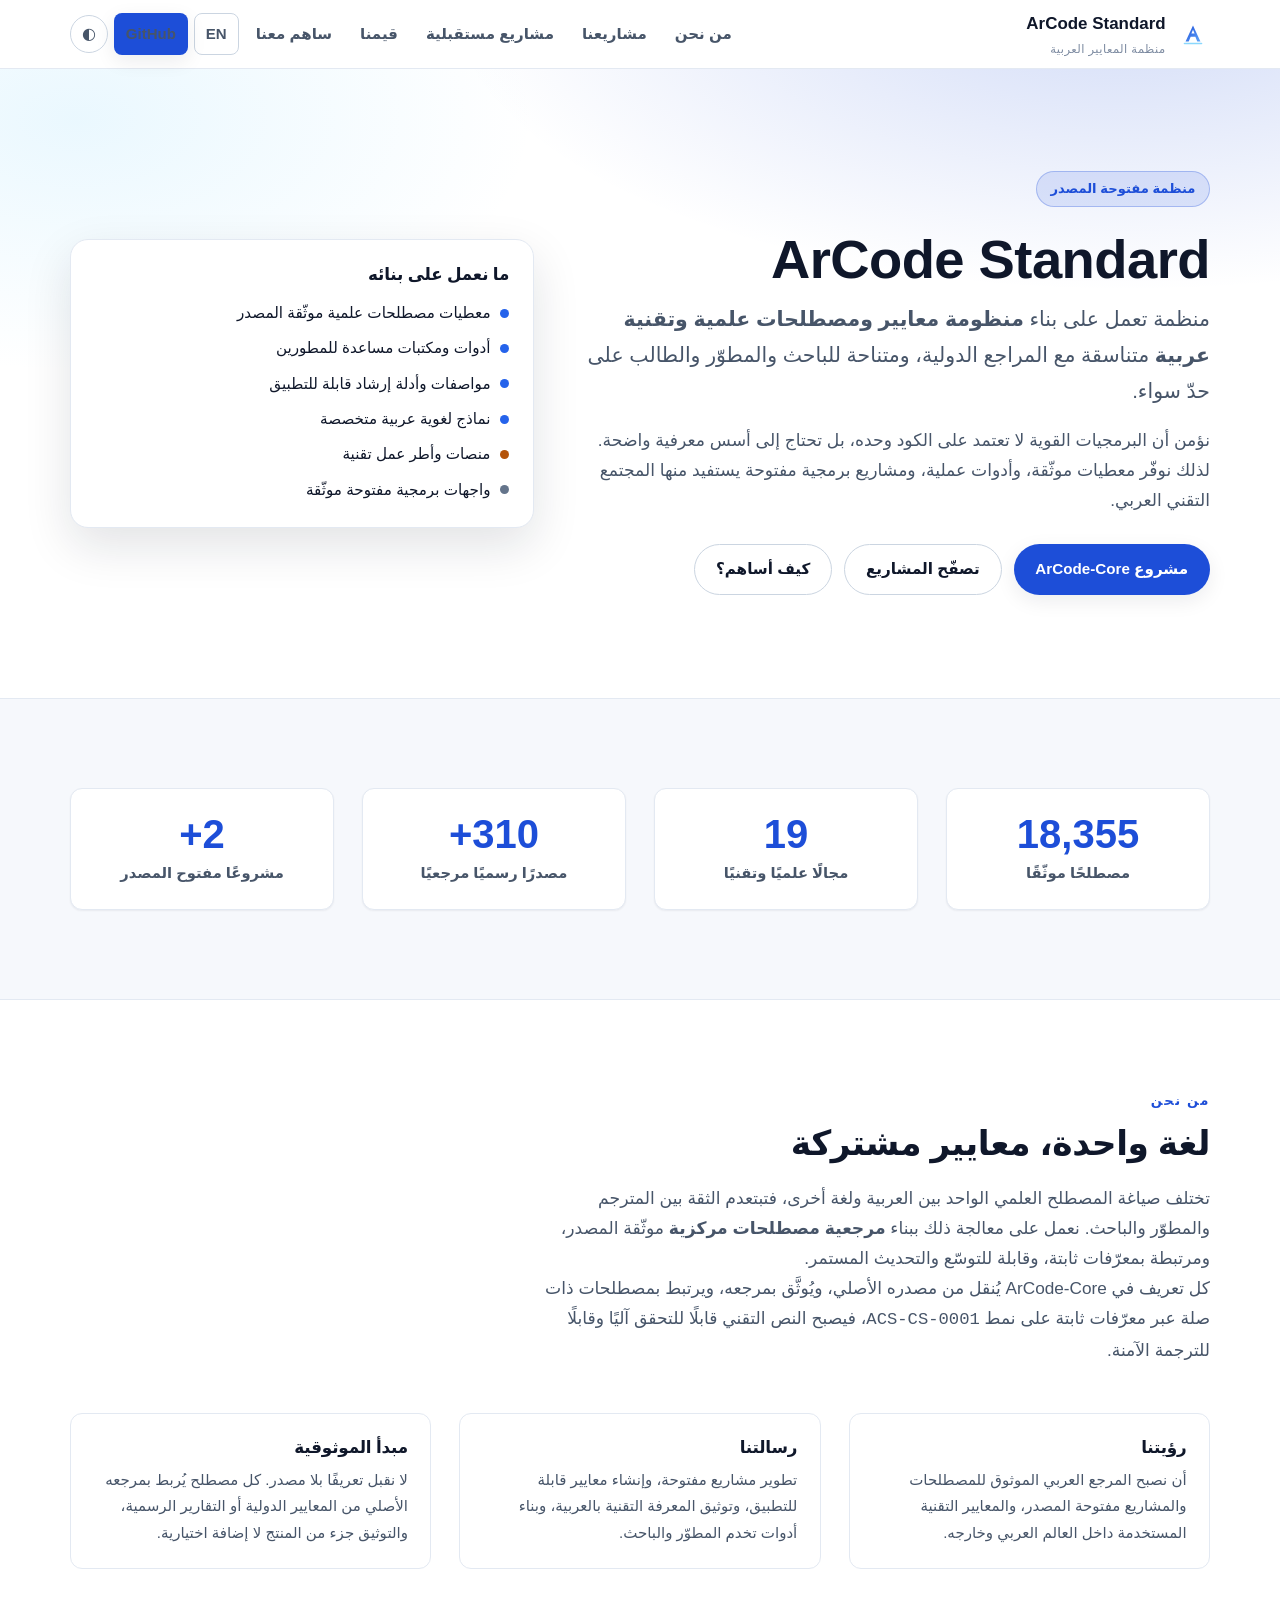
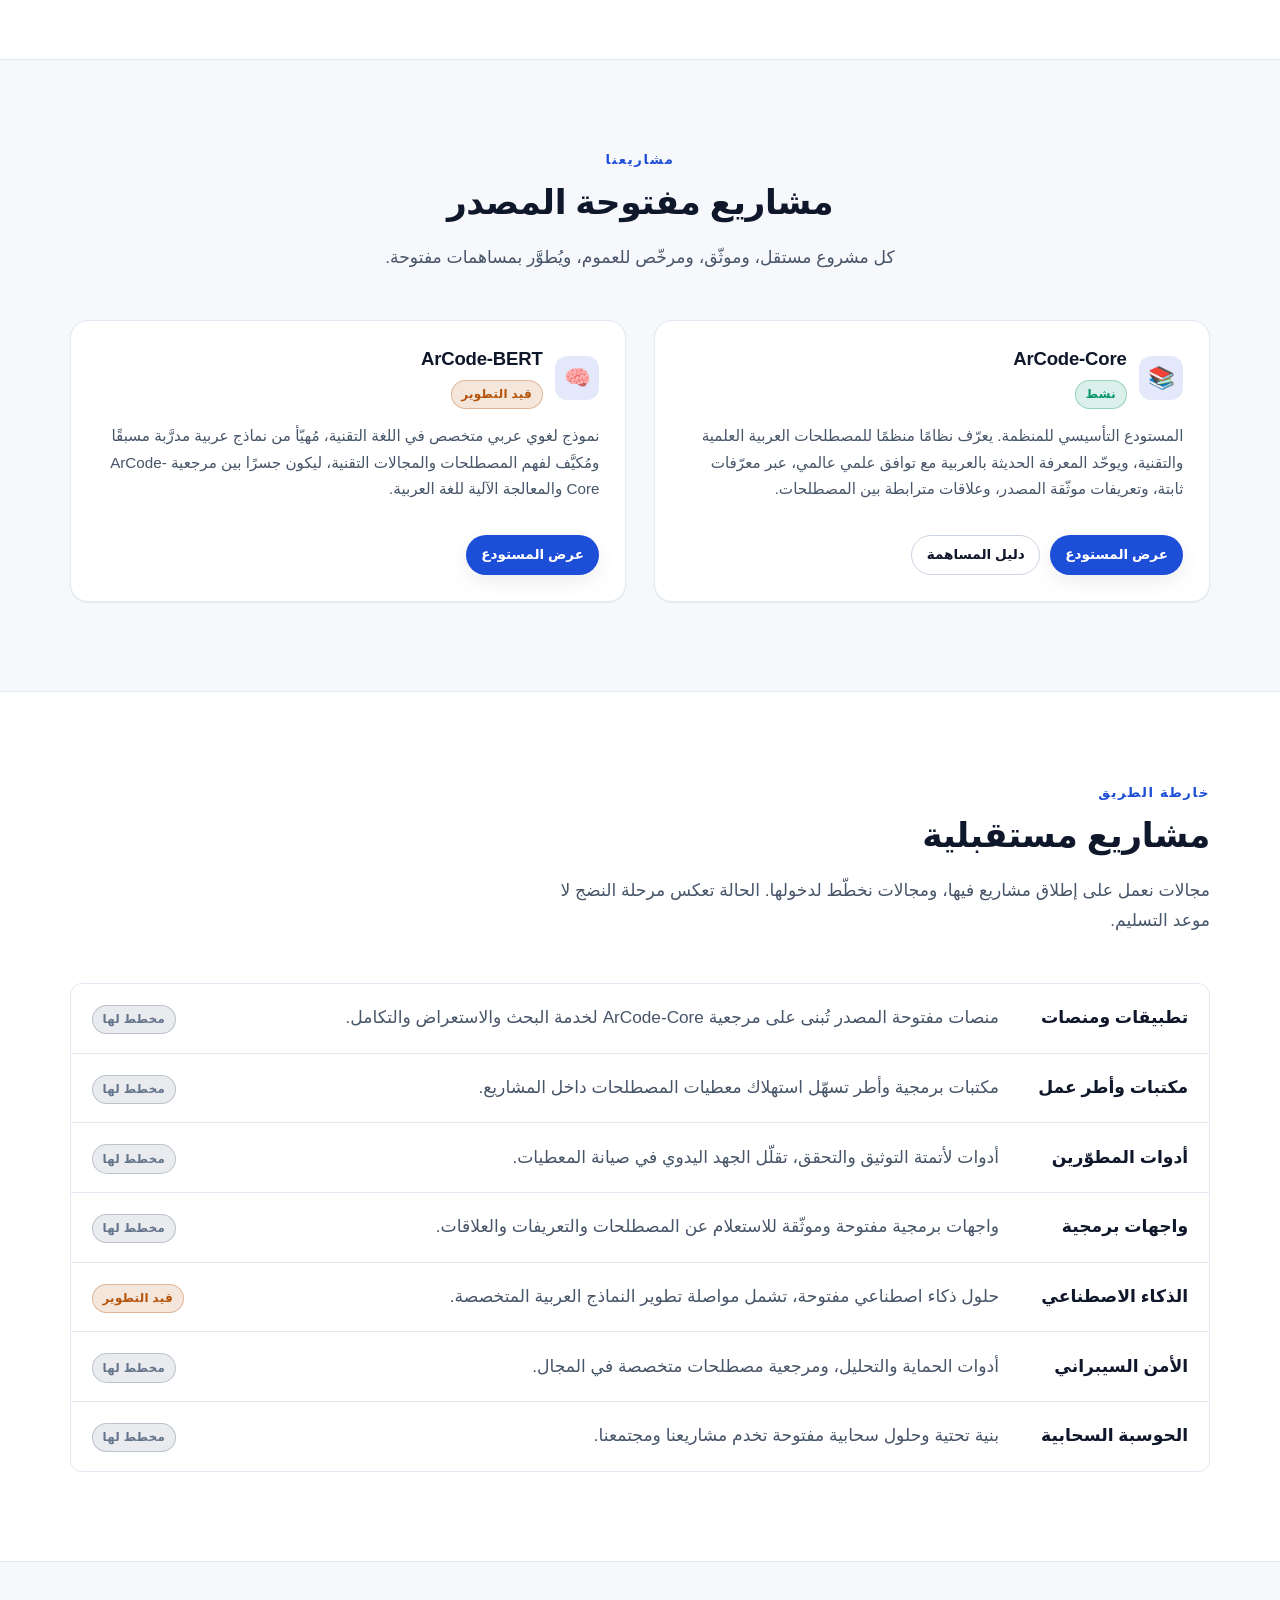
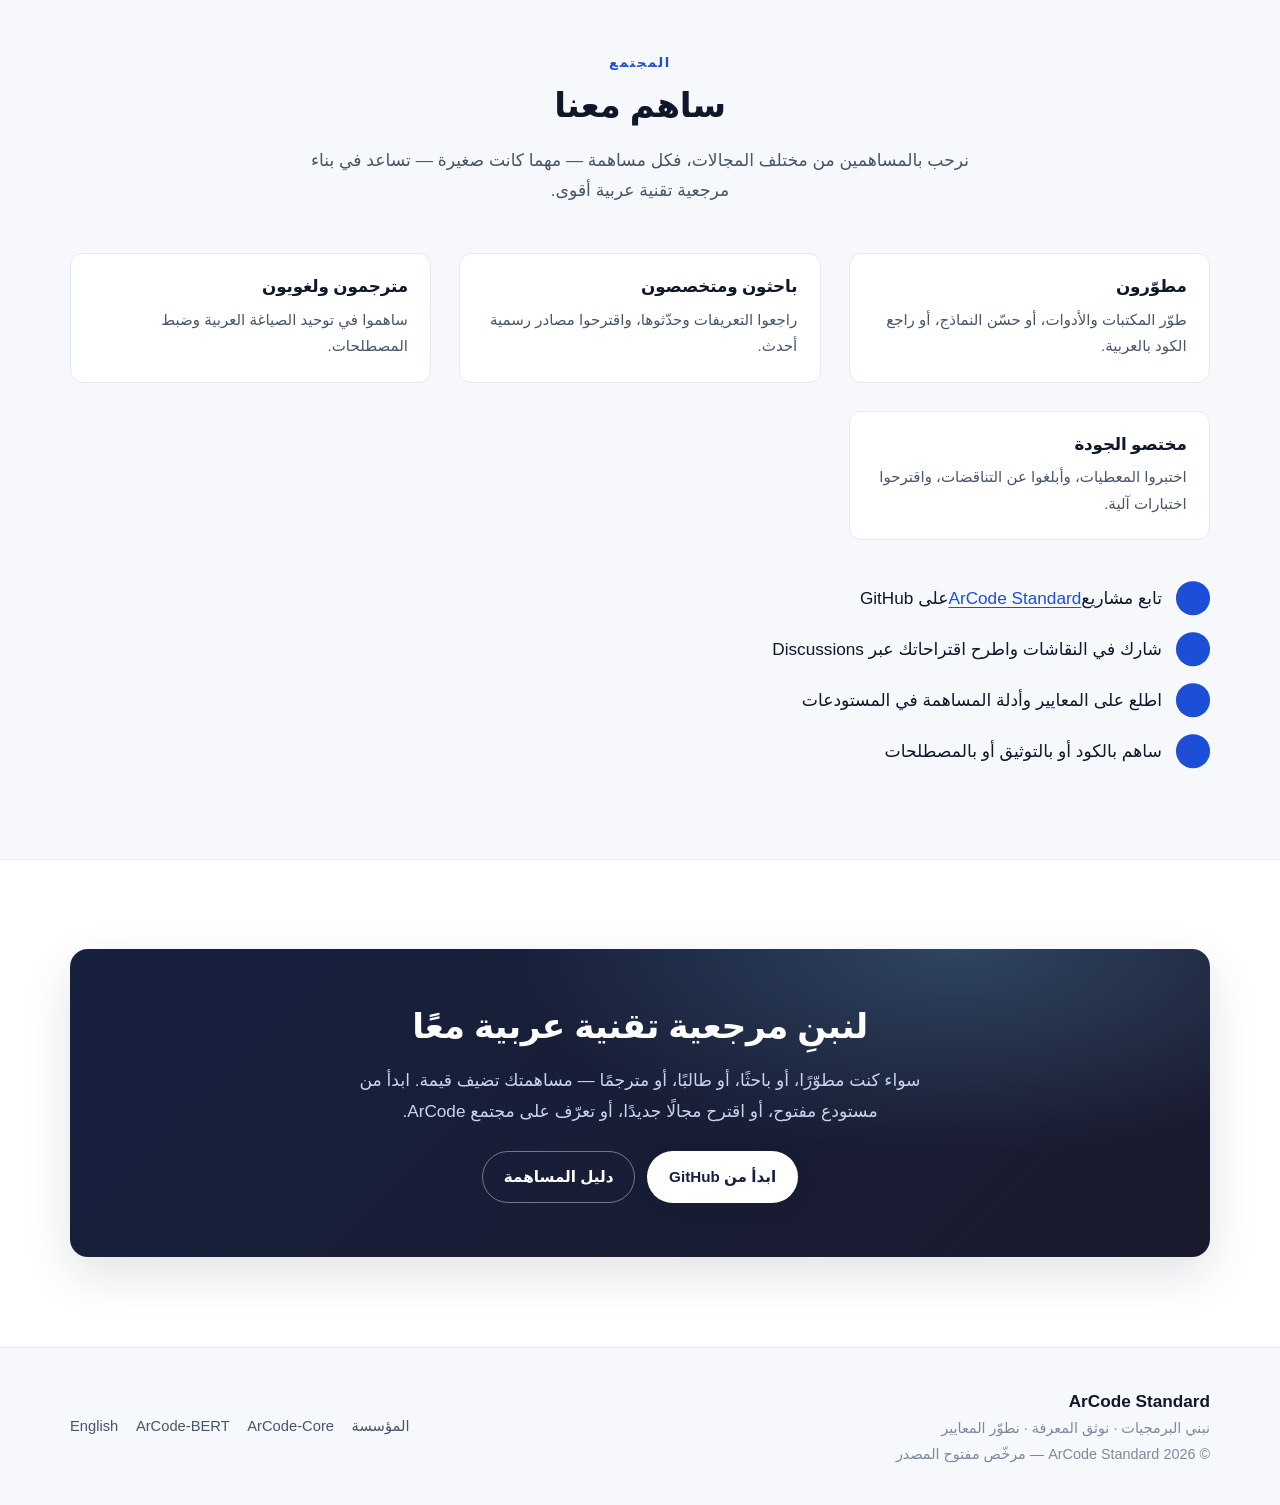
==== index.html @ e842d4ef "feat: launch official ArCode Standard website Static bilingual (Arabic RTL primary + English) organi" ====
<!DOCTYPE html>
<html lang="ar" dir="rtl">
<head>
<meta charset="utf-8">
<meta name="viewport" content="width=device-width, initial-scale=1">
<title>ArCode Standard — منظمة المعايير والمصطلحات العربية التقنية</title>
<meta name="description" content="ArCode Standard منظمة مفتوحة المصدر تبني منظومة معايير ومصطلحات علمية وتقنية عربية، ومشاريع برمجية مفتوحة، وأدوات للمطورين والباحثين.">
<meta name="theme-color" content="#1d4ed8">
<link rel="canonical" href="https://arcode-standard.github.io/">
<link rel="icon" href="assets/img/arcode.svg" type="image/svg+xml">
<link rel="stylesheet" href="assets/css/style.css">
<meta property="og:type" content="website">
<meta property="og:title" content="ArCode Standard — منظمة المعايير والمصطلحات العربية التقنية">
<meta property="og:description" content="منظمة مفتوحة المصدر تبني منظومة معايير ومصطلحات علمية وتقنية عربية.">
<meta property="og:url" content="https://arcode-standard.github.io/">
<meta property="og:image" content="https://arcode-standard.github.io/assets/img/arcode.svg">
<meta name="twitter:card" content="summary">
</head>
<body>

<a class="skip" href="#main">تخطَّ إلى المحتوى</a>

<!-- ===================== الترويسة ===================== -->
<header class="hdr">
  <div class="wrap hdr__in">
    <a class="brand" href="./">
      <img src="assets/img/arcode.svg" alt="شعار ArCode Standard" width="34" height="34">
      <span>ArCode Standard<small>منظمة المعايير العربية</small></span>
    </a>

    <button class="burger" type="button" aria-expanded="false" aria-controls="nav" aria-label="فتح القائمة">☰</button>

    <nav class="nav" id="nav" aria-label="التنقل الرئيسي">
      <a href="#about">من نحن</a>
      <a href="#projects">مشاريعنا</a>
      <a href="#future">مشاريع مستقبلية</a>
      <a href="#values">قيمنا</a>
      <a href="#contribute">ساهم معنا</a>
      <a class="lang" href="en/" hreflang="en" lang="en" aria-label="English version">EN</a>
      <a class="btn btn--primary btn--sm" href="https://github.com/ArCode-Standard" rel="noopener">GitHub</a>
      <button class="theme-btn" type="button" aria-label="تبديل المظهر">◐</button>
    </nav>
  </div>
</header>

<main id="main">

<!-- ===================== البطل ===================== -->
<section class="hero">
  <div class="wrap hero__grid">
    <div>
      <span class="eyebrow">منظمة مفتوحة المصدر</span>
      <h1>ArCode Standard</h1>
      <p class="hero__lead">
        منظمة تعمل على بناء <strong>منظومة معايير ومصطلحات علمية وتقنية عربية</strong>
        متناسقة مع المراجع الدولية، ومتناحة للباحث والمطوّر والطالب على حدّ سواء.
      </p>
      <p class="muted">
        نؤمن أن البرمجيات القوية لا تعتمد على الكود وحده، بل تحتاج إلى أسس معرفية واضحة.
        لذلك نوفّر معطيات موثّقة، وأدوات عملية، ومشاريع برمجية مفتوحة يستفيد منها المجتمع التقني العربي.
      </p>

      <div class="hero__cta">
        <a class="btn btn--primary" href="https://github.com/ArCode-Standard/ArCode-Core" rel="noopener">مشروع ArCode-Core</a>
        <a class="btn btn--ghost" href="#projects">تصفّح المشاريع</a>
        <a class="btn btn--ghost" href="#contribute">كيف أساهم؟</a>
      </div>
    </div>

    <aside class="hero__card">
      <h2>ما نعمل على بنائه</h2>
      <ul class="pill-list">
        <li><span class="dot"></span> معطيات مصطلحات علمية موثّقة المصدر</li>
        <li><span class="dot"></span> أدوات ومكتبات مساعدة للمطورين</li>
        <li><span class="dot"></span> مواصفات وأدلة إرشاد قابلة للتطبيق</li>
        <li><span class="dot"></span> نماذج لغوية عربية متخصصة</li>
        <li><span class="dot dot--soon"></span> منصات وأطر عمل تقنية</li>
        <li><span class="dot dot--plan"></span> واجهات برمجية مفتوحة موثّقة</li>
      </ul>
    </aside>
  </div>
</section>

<!-- ===================== الأرقام ===================== -->
<section class="section section--soft" aria-label="أرقام عن المنظمة">
  <div class="wrap">
    <div class="stats">
      <div class="stat">
        <div class="stat__n" data-count="18355">0</div>
        <div class="stat__l">مصطلحًا موثّقًا</div>
      </div>
      <div class="stat">
        <div class="stat__n" data-count="19">0</div>
        <div class="stat__l">مجالًا علميًا وتقنيًا</div>
      </div>
      <div class="stat">
        <div class="stat__n" data-count="310" data-suffix="+">0</div>
        <div class="stat__l">مصدرًا رسميًا مرجعيًا</div>
      </div>
      <div class="stat">
        <div class="stat__n" data-count="2" data-suffix="+">0</div>
        <div class="stat__l">مشروعًا مفتوح المصدر</div>
      </div>
    </div>
  </div>
</section>

<!-- ===================== من نحن ===================== -->
<section class="section" id="about">
  <div class="wrap">
    <div class="sec-head reveal">
      <span class="kicker">من نحن</span>
      <h2>لغة واحدة، معايير مشتركة</h2>
      <p>
        تختلف صياغة المصطلح العلمي الواحد بين العربية ولغة أخرى، فتبتعدم الثقة بين المترجم والمطوّر والباحث.
        نعمل على معالجة ذلك ببناء <strong>مرجعية مصطلحات مركزية</strong> موثّقة المصدر، ومرتبطة بمعرّفات ثابتة، وقابلة للتوسّع والتحديث المستمر.
      </p>
      <p>
        كل تعريف في ArCode-Core يُنقل من مصدره الأصلي، ويُوثَّق بمرجعه، ويرتبط بمصطلحات ذات صلة عبر معرّفات ثابتة
        على نمط <span class="mono">ACS-CS-0001</span>، فيصبح النص التقني قابلًا للتحقق آليًا وقابلًا للترجمة الآمنة.
      </p>
    </div>

    <div class="values" id="values">
      <article class="value reveal">
        <h3>رؤيتنا</h3>
        <p>أن نصبح المرجع العربي الموثوق للمصطلحات والمشاريع مفتوحة المصدر، والمعايير التقنية المستخدمة داخل العالم العربي وخارجه.</p>
      </article>
      <article class="value reveal">
        <h3>رسالتنا</h3>
        <p>تطوير مشاريع مفتوحة، وإنشاء معايير قابلة للتطبيق، وتوثيق المعرفة التقنية بالعربية، وبناء أدوات تخدم المطوّر والباحث.</p>
      </article>
      <article class="value reveal">
        <h3>مبدأ الموثوقية</h3>
        <p>لا نقبل تعريفًا بلا مصدر. كل مصطلح يُربط بمرجعه الأصلي من المعايير الدولية أو التقارير الرسمية، والتوثيق جزء من المنتج لا إضافة اختيارية.</p>
      </article>
    </div>
  </div>
</section>

<!-- ===================== المشاريع ===================== -->
<section class="section section--soft" id="projects">
  <div class="wrap">
    <div class="sec-head center reveal">
      <span class="kicker">مشاريعنا</span>
      <h2>مشاريع مفتوحة المصدر</h2>
      <p>كل مشروع مستقل، وموثّق، ومرخّص للعموم، ويُطوَّر بمساهمات مفتوحة.</p>
    </div>

    <div class="cards">

      <article class="card reveal">
        <div class="card__top">
          <div class="card__icon" aria-hidden="true">📚</div>
          <div>
            <h3>ArCode-Core</h3>
            <span class="tag tag--live">نشط</span>
          </div>
        </div>
        <p>
          المستودع التأسيسي للمنظمة. يعرّف نظامًا منظمًا للمصطلحات العربية العلمية والتقنية،
          ويوحّد المعرفة الحديثة بالعربية مع توافق علمي عالمي، عبر معرّفات ثابتة، وتعريفات موثّقة المصدر،
          وعلاقات مترابطة بين المصطلحات.
        </p>
        <div class="card__foot">
          <a class="btn btn--primary btn--sm" href="https://github.com/ArCode-Standard/ArCode-Core" rel="noopener">عرض المستودع</a>
          <a class="btn btn--ghost btn--sm" href="https://github.com/ArCode-Standard/ArCode-Core/blob/main/CONTRIBUTING.md" rel="noopener">دليل المساهمة</a>
        </div>
      </article>

      <article class="card reveal">
        <div class="card__top">
          <div class="card__icon" aria-hidden="true">🧠</div>
          <div>
            <h3>ArCode-BERT</h3>
            <span class="tag tag--dev">قيد التطوير</span>
          </div>
        </div>
        <p>
          نموذج لغوي عربي متخصص في اللغة التقنية، مُهيّأ من نماذج عربية مدرَّبة مسبقًا ومُكيَّف لفهم المصطلحات والمجالات التقنية،
          ليكون جسرًا بين مرجعية ArCode-Core والمعالجة الآلية للغة العربية.
        </p>
        <div class="card__foot">
          <a class="btn btn--primary btn--sm" href="https://github.com/ArCode-Standard/ArCode-BERT" rel="noopener">عرض المستودع</a>
        </div>
      </article>

    </div>
  </div>
</section>

<!-- ===================== مشاريع مستقبلية ===================== -->
<section class="section" id="future">
  <div class="wrap">
    <div class="sec-head reveal">
      <span class="kicker">خارطة الطريق</span>
      <h2>مشاريع مستقبلية</h2>
      <p>مجالات نعمل على إطلاق مشاريع فيها، ومجالات نخطّط لدخولها. الحالة تعكس مرحلة النضج لا موعد التسليم.</p>
    </div>

    <div class="road">
      <div class="road__row reveal">
        <div class="road__k">تطبيقات ومنصات</div>
        <p class="road__v">منصات مفتوحة المصدر تُبنى على مرجعية ArCode-Core لخدمة البحث والاستعراض والتكامل.</p>
        <span class="tag tag--plan road__badge">مخطط لها</span>
      </div>
      <div class="road__row reveal">
        <div class="road__k">مكتبات وأطر عمل</div>
        <p class="road__v">مكتبات برمجية وأطر تسهّل استهلاك معطيات المصطلحات داخل المشاريع.</p>
        <span class="tag tag--plan road__badge">مخطط لها</span>
      </div>
      <div class="road__row reveal">
        <div class="road__k">أدوات المطوّرين</div>
        <p class="road__v">أدوات لأتمتة التوثيق والتحقق، تقلّل الجهد اليدوي في صيانة المعطيات.</p>
        <span class="tag tag--plan road__badge">مخطط لها</span>
      </div>
      <div class="road__row reveal">
        <div class="road__k">واجهات برمجية</div>
        <p class="road__v">واجهات برمجية مفتوحة وموثّقة للاستعلام عن المصطلحات والتعريفات والعلاقات.</p>
        <span class="tag tag--plan road__badge">مخطط لها</span>
      </div>
      <div class="road__row reveal">
        <div class="road__k">الذكاء الاصطناعي</div>
        <p class="road__v">حلول ذكاء اصطناعي مفتوحة، تشمل مواصلة تطوير النماذج العربية المتخصصة.</p>
        <span class="tag tag--dev road__badge">قيد التطوير</span>
      </div>
      <div class="road__row reveal">
        <div class="road__k">الأمن السيبراني</div>
        <p class="road__v">أدوات الحماية والتحليل، ومرجعية مصطلحات متخصصة في المجال.</p>
        <span class="tag tag--plan road__badge">مخطط لها</span>
      </div>
      <div class="road__row reveal">
        <div class="road__k">الحوسبة السحابية</div>
        <p class="road__v">بنية تحتية وحلول سحابية مفتوحة تخدم مشاريعنا ومجتمعنا.</p>
        <span class="tag tag--plan road__badge">مخطط لها</span>
      </div>
    </div>
  </div>
</section>

<!-- ===================== المساهمة ===================== -->
<section class="section section--soft" id="contribute">
  <div class="wrap">
    <div class="sec-head center reveal">
      <span class="kicker">المجتمع</span>
      <h2>ساهم معنا</h2>
      <p>نرحب بالمساهمين من مختلف المجالات، فكل مساهمة — مهما كانت صغيرة — تساعد في بناء مرجعية تقنية عربية أقوى.</p>
    </div>

    <div class="cards" style="margin-block-end:2.5rem">
      <article class="value reveal">
        <h3>مطوّرون</h3>
        <p>طوّر المكتبات والأدوات، أو حسّن النماذج، أو راجع الكود بالعربية.</p>
      </article>
      <article class="value reveal">
        <h3>باحثون ومتخصصون</h3>
        <p>راجعوا التعريفات وحدّثوها، واقترحوا مصادر رسمية أحدث.</p>
      </article>
      <article class="value reveal">
        <h3>مترجمون ولغويون</h3>
        <p>ساهموا في توحيد الصياغة العربية وضبط المصطلحات.</p>
      </article>
      <article class="value reveal">
        <h3>مختصو الجودة</h3>
        <p>اختبروا المعطيات، وأبلغوا عن التناقضات، واقترحوا اختبارات آلية.</p>
      </article>
    </div>

    <ol class="steps reveal">
      <li>تابع مشاريع <a href="https://github.com/ArCode-Standard" rel="noopener">ArCode Standard</a> على GitHub</li>
      <li>شارك في النقاشات واطرح اقتراحاتك عبر Discussions</li>
      <li>اطلع على المعايير وأدلة المساهمة في المستودعات</li>
      <li>ساهم بالكود أو بالتوثيق أو بالمصطلحات</li>
    </ol>
  </div>
</section>

<!-- ===================== دعوة ===================== -->
<section class="section">
  <div class="wrap">
    <div class="cta reveal">
      <h2>لنبنِ مرجعية تقنية عربية معًا</h2>
      <p>
        سواء كنت مطوّرًا، أو باحثًا، أو طالبًا، أو مترجمًا — مساهمتك تضيف قيمة.
        ابدأ من مستودع مفتوح، أو اقترح مجالًا جديدًا، أو تعرّف على مجتمع ArCode.
      </p>
      <div class="cta__btns">
        <a class="btn btn--primary" href="https://github.com/ArCode-Standard" rel="noopener">ابدأ من GitHub</a>
        <a class="btn btn--ghost" href="https://github.com/ArCode-Standard/ArCode-Core/blob/main/CONTRIBUTING.md" rel="noopener">دليل المساهمة</a>
      </div>
    </div>
  </div>
</section>

</main>

<!-- ===================== التذييل ===================== -->
<footer class="ftr">
  <div class="wrap ftr__in">
    <div>
      <strong>ArCode Standard</strong>
      <div class="faint">نبني البرمجيات · نوثق المعرفة · نطوّر المعايير</div>
      <div class="faint">© <span data-year>2026</span> ArCode Standard — مرخّص مفتوح المصدر</div>
    </div>
    <nav class="ftr__links" aria-label="روابط التذييل">
      <a href="https://github.com/ArCode-Standard" rel="noopener">المؤسسة</a>
      <a href="https://github.com/ArCode-Standard/ArCode-Core" rel="noopener">ArCode-Core</a>
      <a href="https://github.com/ArCode-Standard/ArCode-BERT" rel="noopener">ArCode-BERT</a>
      <a href="../" lang="en" hreflang="en">English</a>
    </nav>
  </div>
</footer>

<script src="assets/js/main.js" defer></script>
</body>
</html>
---- assets/css/style.css ----
/* ==========================================================================
   ArCode Standard — الموقع الرسمي
   مصمم لخدمة الاتجاهين RTL و LTR عبر الخصائص المنطقية (logical properties)
   ========================================================================== */

/* ---------- 1. المتغيرات (Design Tokens) ---------- */
:root {
  /* الهوية */
  --brand-900: #0b1220;
  --brand-800: #16213e;
  --brand-700: #1a1a2e;
  --brand-600: #1d4ed8;
  --brand-500: #2563eb;
  --brand-400: #3b82f6;
  --brand-300: #60a5fa;
  --brand-200: #bfdbfe;
  --brand-100: #dbeafe;
  --accent: #7dd3fc;

  /* محايدة */
  --bg: #ffffff;
  --bg-soft: #f6f8fc;
  --bg-elev: #ffffff;
  --text: #0f172a;
  --text-soft: #475569;
  --text-faint: #7c8aa0;
  --line: #e3e9f2;
  --line-strong: #cbd5e1;

  /* دلالية */
  --ok: #059669;
  --soon: #b45309;
  --plan: #64748b;

  /* الأشكال والحواف */
  --r-sm: 8px;
  --r-md: 12px;
  --r-lg: 18px;
  --r-full: 999px;

  --shadow-sm: 0 1px 2px rgba(15, 23, 42, .06);
  --shadow-md: 0 6px 20px rgba(15, 23, 42, .08);
  --shadow-lg: 0 18px 48px rgba(15, 23, 42, .12);

  --wrap: 1140px;
  --gap: clamp(1rem, 2.4vw, 1.75rem);

  --font: "Segoe UI", "Noto Sans Arabic", "Noto Kufi Arabic", Tahoma,
          "Helvetica Neue", Arial, system-ui, sans-serif;
  --mono: "Cascadia Code", "JetBrains Mono", Consolas, "Courier New", monospace;

  --ease: cubic-bezier(.22, .61, .36, 1);
}

/* ---------- 2. الوضع الداكن ---------- */
@media (prefers-color-scheme: dark) {
  :root {
    --bg: #0b1220;
    --bg-soft: #111a2e;
    --bg-elev: #16213e;
    --text: #e8eefc;
    --text-soft: #a9b8d4;
    --text-faint: #8494b0;
    --line: #24334f;
    --line-strong: #33456a;
    --shadow-sm: 0 1px 2px rgba(0, 0, 0, .4);
    --shadow-md: 0 6px 20px rgba(0, 0, 0, .45);
    --shadow-lg: 0 18px 48px rgba(0, 0, 0, .55);
  }
}

/* ---------- 3. إعادة الضبط ---------- */
*, *::before, *::after { box-sizing: border-box; }

html {
  scroll-behavior: smooth;
  scroll-padding-block-start: 84px;
  -webkit-text-size-adjust: 100%;
}

body {
  margin: 0;
  font-family: var(--font);
  font-size: clamp(1rem, .96rem + .2vw, 1.075rem);
  line-height: 1.75;
  color: var(--text);
  background: var(--bg);
  -webkit-font-smoothing: antialiased;
  text-rendering: optimizeLegibility;
}

img, svg { max-width: 100%; height: auto; display: block; }
a { color: var(--brand-600); text-decoration-thickness: 1px; text-underline-offset: 3px; }
a:hover { color: var(--brand-500); }

h1, h2, h3, h4 { line-height: 1.3; margin: 0 0 .5em; font-weight: 700; letter-spacing: -.01em; }
h1 { font-size: clamp(2rem, 1.3rem + 3.2vw, 3.4rem); }
h2 { font-size: clamp(1.5rem, 1.2rem + 1.5vw, 2.15rem); }
h3 { font-size: clamp(1.15rem, 1.05rem + .5vw, 1.4rem); }
p { margin: 0 0 1rem; }
ul { margin: 0 0 1rem; padding-inline-start: 1.4rem; }

:focus-visible {
  outline: 3px solid var(--brand-400);
  outline-offset: 3px;
  border-radius: 4px;
}

::selection { background: var(--brand-200); color: var(--brand-900); }
@media (prefers-color-scheme: dark) { ::selection { background: var(--brand-600); color: #fff; } }

/* ---------- 4. أدوات ---------- */
.wrap { width: min(100% - 2.5rem, var(--wrap)); margin-inline: auto; }
.section { padding-block: clamp(3.5rem, 7vw, 6rem); }
.section--soft { background: var(--bg-soft); border-block: 1px solid var(--line); }
.center { text-align: center; }
.stack > * + * { margin-block-start: var(--gap); }
.muted { color: var(--text-soft); }
.faint { color: var(--text-faint); font-size: .9rem; }
.mono { font-family: var(--mono); }

.skip {
  position: absolute; inset-inline-start: -9999px; top: 0; z-index: 200;
  background: var(--brand-600); color: #fff; padding: .7rem 1.2rem;
  border-end-end-radius: var(--r-sm); font-weight: 600;
}
.skip:focus { inset-inline-start: 1rem; top: 1rem; }

.sr {
  position: absolute; width: 1px; height: 1px; padding: 0; margin: -1px;
  overflow: hidden; clip: rect(0 0 0 0); white-space: nowrap; border: 0;
}

/* ---------- 5. الترويسة ---------- */
.hdr {
  position: sticky; inset-block-start: 0; z-index: 100;
  background: color-mix(in srgb, var(--bg) 88%, transparent);
  backdrop-filter: blur(12px);
  border-block-end: 1px solid var(--line);
}
.hdr__in {
  display: flex; align-items: center; gap: 1rem;
  min-height: 68px; flex-wrap: wrap;
}
.brand {
  display: flex; align-items: center; gap: .65rem;
  font-weight: 700; font-size: 1.06rem; color: var(--text);
  text-decoration: none; margin-inline-end: auto;
}
.brand img { width: 34px; height: 34px; }
.brand small {
  display: block; font-size: .72rem; font-weight: 500;
  color: var(--text-faint); letter-spacing: .04em;
}

.nav { display: flex; align-items: center; gap: .35rem; flex-wrap: wrap; }
.nav a {
  color: var(--text-soft); text-decoration: none; font-size: .94rem;
  font-weight: 600; padding: .45rem .7rem; border-radius: var(--r-sm);
}
.nav a:hover { color: var(--text); background: var(--bg-soft); }

.burger {
  display: none; background: none; border: 1px solid var(--line-strong);
  border-radius: var(--r-sm); width: 42px; height: 38px; cursor: pointer;
  color: var(--text); font-size: 1.15rem; line-height: 1;
}

@media (max-width: 860px) {
  .burger { display: block; }
  .nav {
    display: none; width: 100%; flex-direction: column; align-items: stretch;
    padding-block: .5rem 1rem; border-block-start: 1px solid var(--line);
  }
  .nav.is-open { display: flex; }
  .nav a { padding: .7rem .5rem; }
}

/* ---------- 6. الأزرار ---------- */
.btn {
  display: inline-flex; align-items: center; gap: .5rem;
  padding: .72rem 1.3rem; border-radius: var(--r-full);
  font-weight: 700; font-size: .95rem; text-decoration: none;
  border: 1px solid transparent; cursor: pointer;
  transition: transform .16s var(--ease), box-shadow .16s var(--ease), background .16s var(--ease);
}
.btn:hover { transform: translateY(-2px); }
.btn:active { transform: translateY(0); }
.btn--primary { background: var(--brand-600); color: #fff; box-shadow: var(--shadow-md); }
.btn--primary:hover { background: var(--brand-500); color: #fff; }
.btn--ghost { background: transparent; color: var(--text); border-color: var(--line-strong); }
.btn--ghost:hover { background: var(--bg-soft); color: var(--text); }
.btn--sm { padding: .45rem .9rem; font-size: .85rem; }

/* ---------- 7. البطل (Hero) ---------- */
.hero {
  position: relative; overflow: hidden;
  padding-block: clamp(3.5rem, 8vw, 7rem);
  background:
    radial-gradient(1100px 480px at 88% -12%, color-mix(in srgb, var(--brand-600) 20%, transparent), transparent 62%),
    radial-gradient(760px 420px at 6% 8%, color-mix(in srgb, var(--accent) 16%, transparent), transparent 60%),
    var(--bg);
}
.hero__grid { display: grid; gap: clamp(1.5rem, 4vw, 3rem); align-items: center; }
@media (min-width: 900px) { .hero__grid { grid-template-columns: 1.15fr .85fr; } }

.eyebrow {
  display: inline-flex; align-items: center; gap: .5rem;
  background: color-mix(in srgb, var(--brand-600) 12%, transparent);
  color: var(--brand-600); border: 1px solid color-mix(in srgb, var(--brand-600) 28%, transparent);
  padding: .34rem .85rem; border-radius: var(--r-full);
  font-size: .82rem; font-weight: 700; margin-block-end: 1.1rem;
}
@media (prefers-color-scheme: dark) { .eyebrow { color: var(--brand-300); } }

.hero h1 { margin-block-end: .35rem; }
.hero__lead { font-size: clamp(1.05rem, 1rem + .45vw, 1.28rem); color: var(--text-soft); max-width: 58ch; }
.hero__cta { display: flex; flex-wrap: wrap; gap: .75rem; margin-block-start: 1.8rem; }

.hero__card {
  background: var(--bg-elev); border: 1px solid var(--line);
  border-radius: var(--r-lg); padding: 1.5rem; box-shadow: var(--shadow-lg);
}
.hero__card h2 { font-size: 1.05rem; margin-block-end: .9rem; }
.pill-list { list-style: none; padding: 0; margin: 0; display: grid; gap: .55rem; }
.pill-list li { display: flex; align-items: center; gap: .6rem; font-size: .95rem; margin: 0; }
.pill-list .dot {
  width: 9px; height: 9px; border-radius: 50%; flex: 0 0 auto;
  background: var(--brand-500);
}
.pill-list .dot--plan { background: var(--plan); }
.pill-list .dot--soon { background: var(--soon); }

/* ---------- 8. شريط الأرقام ---------- */
.stats { display: grid; gap: var(--gap); grid-template-columns: repeat(auto-fit, minmax(180px, 1fr)); }
.stat {
  background: var(--bg-elev); border: 1px solid var(--line);
  border-radius: var(--r-md); padding: 1.4rem 1.2rem; text-align: center;
  box-shadow: var(--shadow-sm);
}
.stat__n {
  font-size: clamp(1.7rem, 1.3rem + 1.7vw, 2.5rem); font-weight: 800;
  color: var(--brand-600); line-height: 1.1; font-variant-numeric: tabular-nums;
}
@media (prefers-color-scheme: dark) { .stat__n { color: var(--brand-300); } }
.stat__l { font-size: .92rem; color: var(--text-soft); font-weight: 600; margin-block-start: .3rem; }

/* ---------- 9. عناوين الأقسام ---------- */
.sec-head { max-width: 70ch; margin-block-end: clamp(1.8rem, 4vw, 3rem); }
.sec-head.center { margin-inline: auto; }
.sec-head p { color: var(--text-soft); margin-block-end: 0; }
.kicker {
  display: block; font-size: .82rem; font-weight: 800; letter-spacing: .12em;
  color: var(--brand-600); text-transform: uppercase; margin-block-end: .5rem;
}
@media (prefers-color-scheme: dark) { .kicker { color: var(--brand-300); } }

/* ---------- 10. بطاقات المشاريع ---------- */
.cards { display: grid; gap: var(--gap); grid-template-columns: repeat(auto-fit, minmax(288px, 1fr)); }

.card {
  display: flex; flex-direction: column;
  background: var(--bg-elev); border: 1px solid var(--line);
  border-radius: var(--r-lg); padding: 1.6rem;
  box-shadow: var(--shadow-sm);
  transition: transform .2s var(--ease), box-shadow .2s var(--ease), border-color .2s var(--ease);
}
.card:hover { transform: translateY(-4px); box-shadow: var(--shadow-md); border-color: var(--brand-300); }
.card__top { display: flex; align-items: center; gap: .8rem; margin-block-end: .9rem; }
.card__icon {
  width: 44px; height: 44px; flex: 0 0 auto; border-radius: var(--r-md);
  display: grid; place-items: center; font-size: 1.35rem;
  background: color-mix(in srgb, var(--brand-600) 12%, transparent);
}
.card h3 { margin-block-end: .35rem; font-size: 1.16rem; }
.card p { color: var(--text-soft); font-size: .95rem; }
.card__foot { margin-block-start: auto; padding-block-start: 1rem; display: flex; align-items: center; gap: .6rem; flex-wrap: wrap; }

.tag {
  display: inline-flex; align-items: center; gap: .35rem;
  font-size: .74rem; font-weight: 800; letter-spacing: .03em;
  padding: .2rem .6rem; border-radius: var(--r-full);
  border: 1px solid transparent; white-space: nowrap;
}
.tag--live { background: color-mix(in srgb, var(--ok) 14%, transparent); color: var(--ok); border-color: color-mix(in srgb, var(--ok) 32%, transparent); }
.tag--dev { background: color-mix(in srgb, var(--soon) 14%, transparent); color: var(--soon); border-color: color-mix(in srgb, var(--soon) 32%, transparent); }
.tag--plan { background: color-mix(in srgb, var(--plan) 14%, transparent); color: var(--plan); border-color: color-mix(in srgb, var(--plan) 34%, transparent); }

/* ---------- 11. القيم ---------- */
.values { display: grid; gap: var(--gap); grid-template-columns: repeat(auto-fit, minmax(240px, 1fr)); }
.value {
  padding: 1.4rem; border-radius: var(--r-md);
  background: var(--bg-elev); border: 1px solid var(--line);
}
.value h3 { font-size: 1.05rem; display: flex; align-items: center; gap: .55rem; }
.value p { margin-block-end: 0; color: var(--text-soft); font-size: .94rem; }

/* ---------- 12. الجدول الزمني ---------- */
.road { display: grid; gap: 1px; background: var(--line); border: 1px solid var(--line); border-radius: var(--r-md); overflow: hidden; }
.road__row {
  display: grid; gap: .3rem 1.2rem; align-items: baseline;
  padding: 1.15rem 1.3rem; background: var(--bg-elev);
  grid-template-columns: 1fr;
}
@media (min-width: 720px) { .road__row { grid-template-columns: 170px 1fr auto; } }
.road__k { font-weight: 800; color: var(--text); }
.road__v { color: var(--text-soft); margin: 0; }
.road__badge { justify-self: start; }
@media (min-width: 720px) { .road__badge { justify-self: end; } }

/* ---------- 13. المساهمة ---------- */
.steps { counter-reset: s; display: grid; gap: 1rem; list-style: none; padding: 0; margin: 0; }
.steps li {
  counter-increment: s; position: relative;
  padding-inline-start: 3rem; margin: 0; min-height: 2.2rem;
  display: flex; align-items: center;
}
.steps li::before {
  content: counter(s); content-visibility: hidden;
  position: absolute; inset-inline-start: 0; top: 50%; translate: 0 -50%;
  width: 2.1rem; height: 2.1rem; border-radius: 50%;
  display: grid; place-items: center;
  background: var(--brand-600); color: #fff; font-weight: 800; font-size: .9rem;
}
/* إظهار الأرقام في RTL */
[dir="rtl"] .steps li::before { content: counter(s); }
[dir="rtl"] .steps li { unicode-bidi: plaintext; }

/* ---------- 14. دعوة أخيرة ---------- */
.cta {
  background:
    radial-gradient(760px 340px at 78% 0%, color-mix(in srgb, var(--accent) 22%, transparent), transparent 60%),
    linear-gradient(135deg, var(--brand-800), var(--brand-700));
  color: #fff; border-radius: var(--r-lg); padding: clamp(2rem, 5vw, 3.4rem);
  text-align: center; box-shadow: var(--shadow-lg);
}
.cta h2 { color: #fff; }
.cta p { color: #c7d5f0; max-width: 62ch; margin-inline: auto; }
.cta .btn--primary { background: #fff; color: var(--brand-800); }
.cta .btn--primary:hover { background: #e8eefc; color: var(--brand-900); }
.cta .btn--ghost { color: #fff; border-color: rgba(255, 255, 255, .4); }
.cta .btn--ghost:hover { background: rgba(255, 255, 255, .12); color: #fff; }
.cta__btns { display: flex; flex-wrap: wrap; gap: .75rem; justify-content: center; margin-block-start: 1.6rem; }

/* ---------- 15. التذييل ---------- */
.ftr { border-block-start: 1px solid var(--line); padding-block: 2.4rem; background: var(--bg-soft); }
.ftr__in { display: flex; flex-wrap: wrap; gap: 1.2rem; align-items: center; justify-content: space-between; }
.ftr__links { display: flex; flex-wrap: wrap; gap: 1.1rem; }
.ftr__links a { color: var(--text-soft); text-decoration: none; font-size: .92rem; }
.ftr__links a:hover { color: var(--text); }

/* ---------- 16. أزرار الحولة ---------- */
.theme-btn {
  background: transparent; border: 1px solid var(--line-strong);
  color: var(--text-soft); border-radius: var(--r-full);
  width: 38px; height: 38px; display: grid; place-items: center;
  cursor: pointer; font-size: 1rem; flex: 0 0 auto;
}
.theme-btn:hover { background: var(--bg-soft); color: var(--text); }
.lang {
  font-size: .85rem; font-weight: 700; text-decoration: none;
  border: 1px solid var(--line-strong); border-radius: var(--r-full);
  padding: .42rem .85rem; color: var(--text-soft); white-space: nowrap;
}
.lang:hover { background: var(--bg-soft); color: var(--text); }
.lang[aria-current="true"] { background: var(--brand-600); border-color: var(--brand-600); color: #fff; }

/* ---------- 17. حركات الظهور ---------- */
.reveal { opacity: 0; translate: 0 18px; transition: opacity .6s var(--ease), translate .6s var(--ease); }
.reveal.is-in { opacity: 1; translate: 0 0; }

@media (prefers-reduced-motion: reduce) {
  html { scroll-behavior: auto; }
  *, *::before, *::after { animation-duration: .01ms !important; transition-duration: .01ms !important; }
  .reveal { opacity: 1; translate: none; }
}

/* ---------- 18. الطباعة ---------- */
@media print {
  .hdr, .ftr, .burger, .cta__btns { display: none; }
  .hero { background: none; }
  .card, .value, .stat { box-shadow: none; border: 1px solid #ccc; }
}
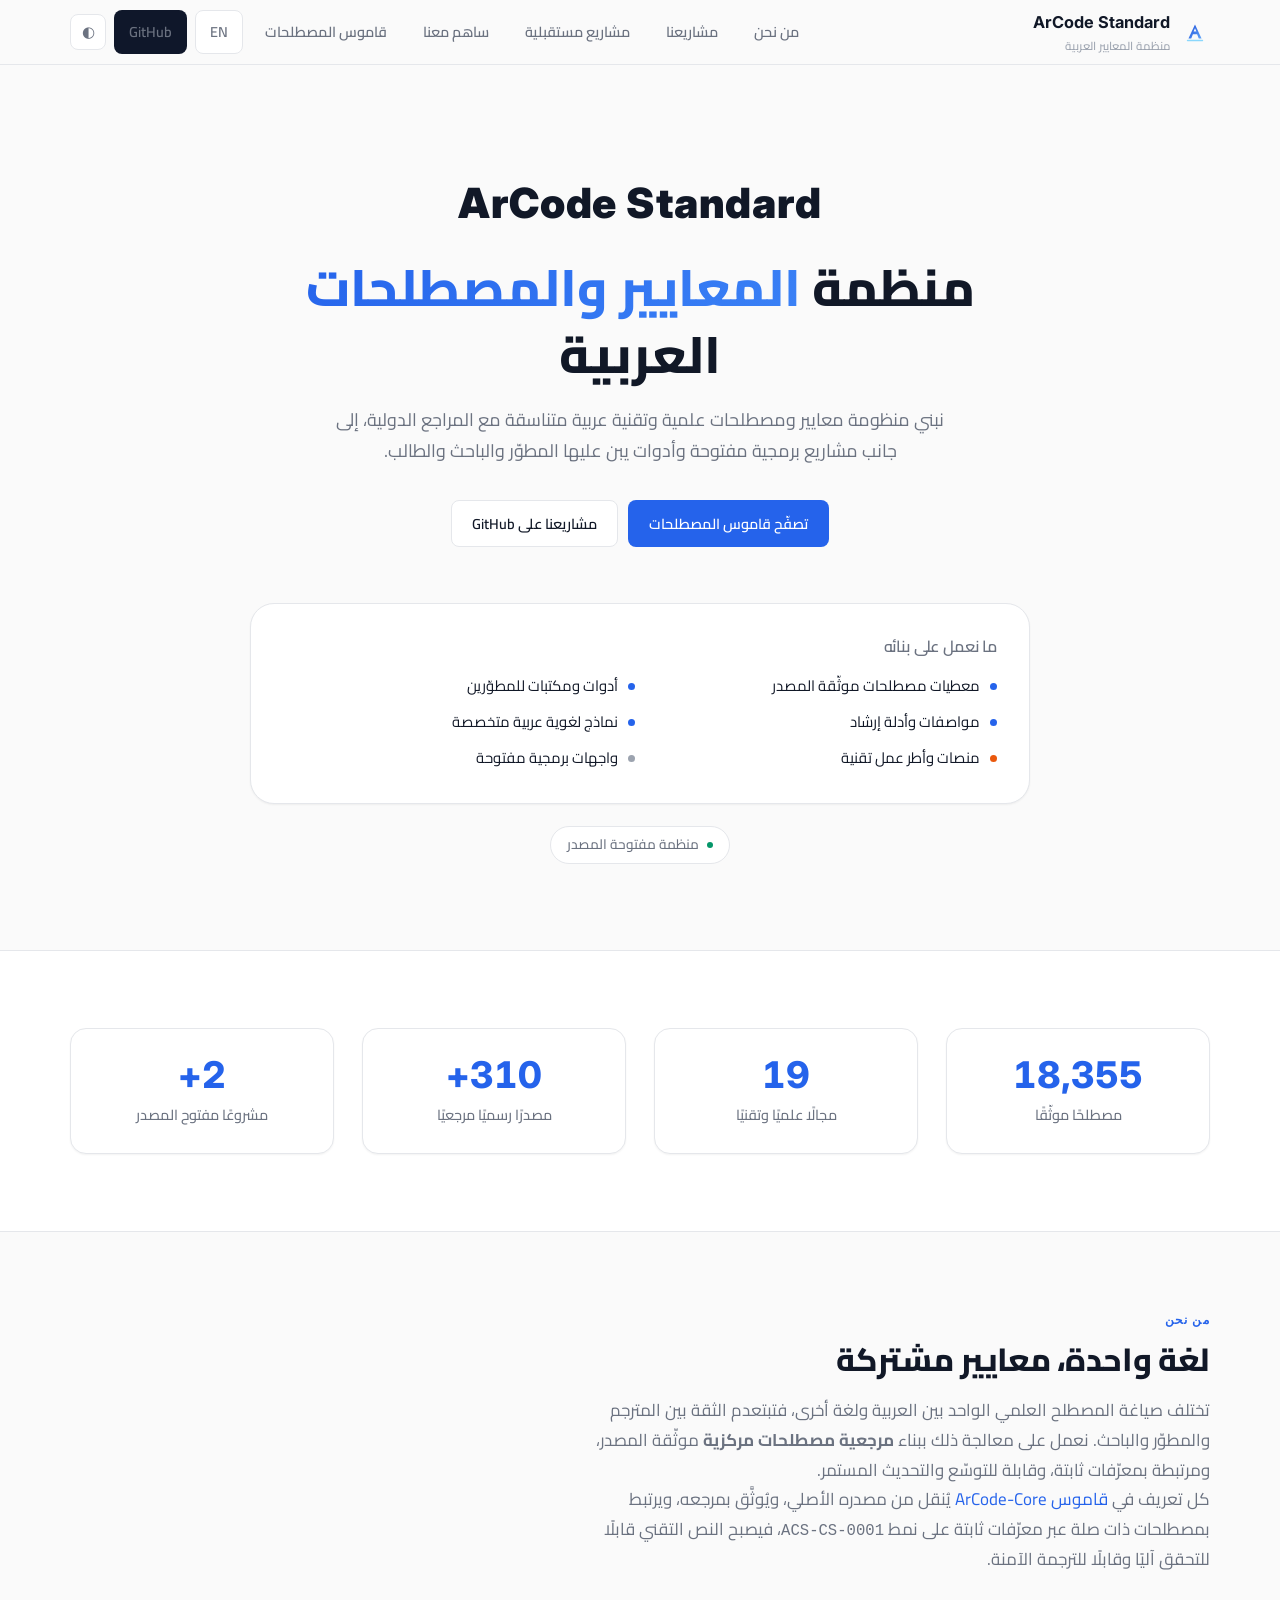
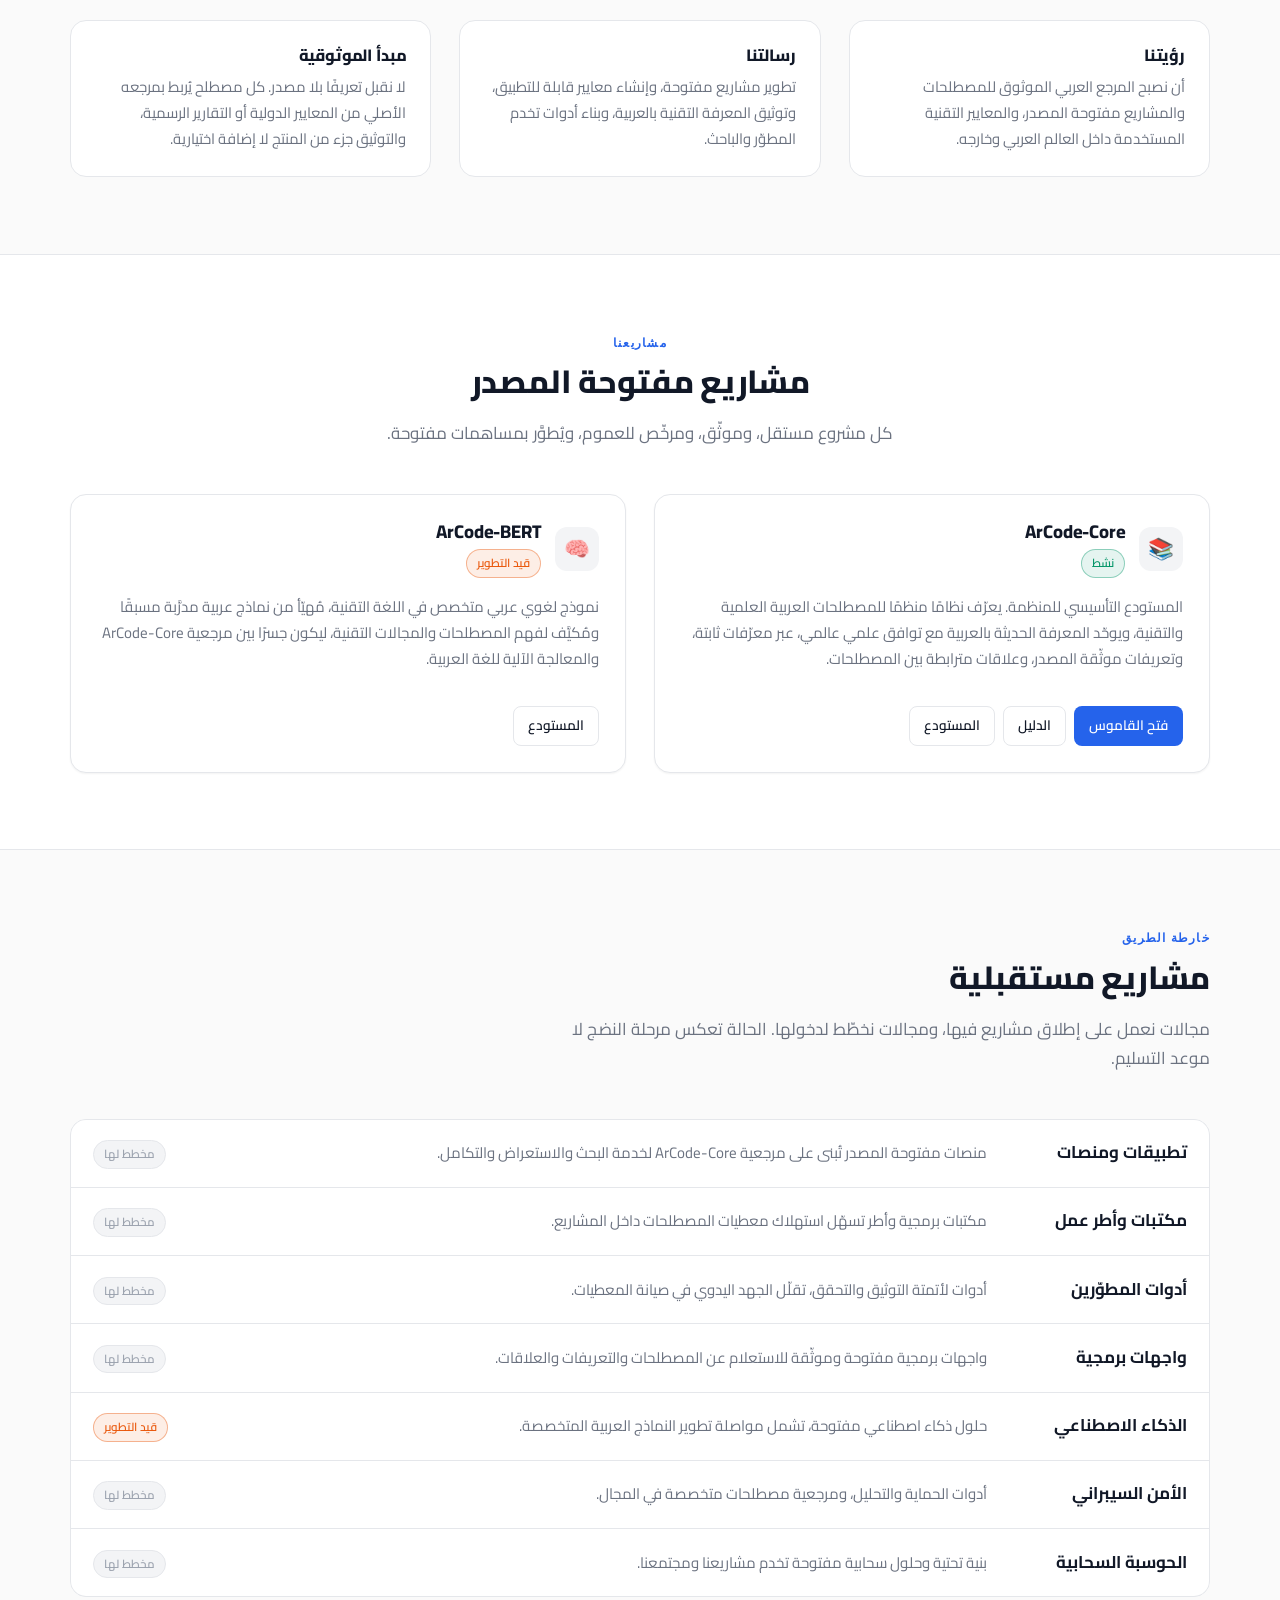
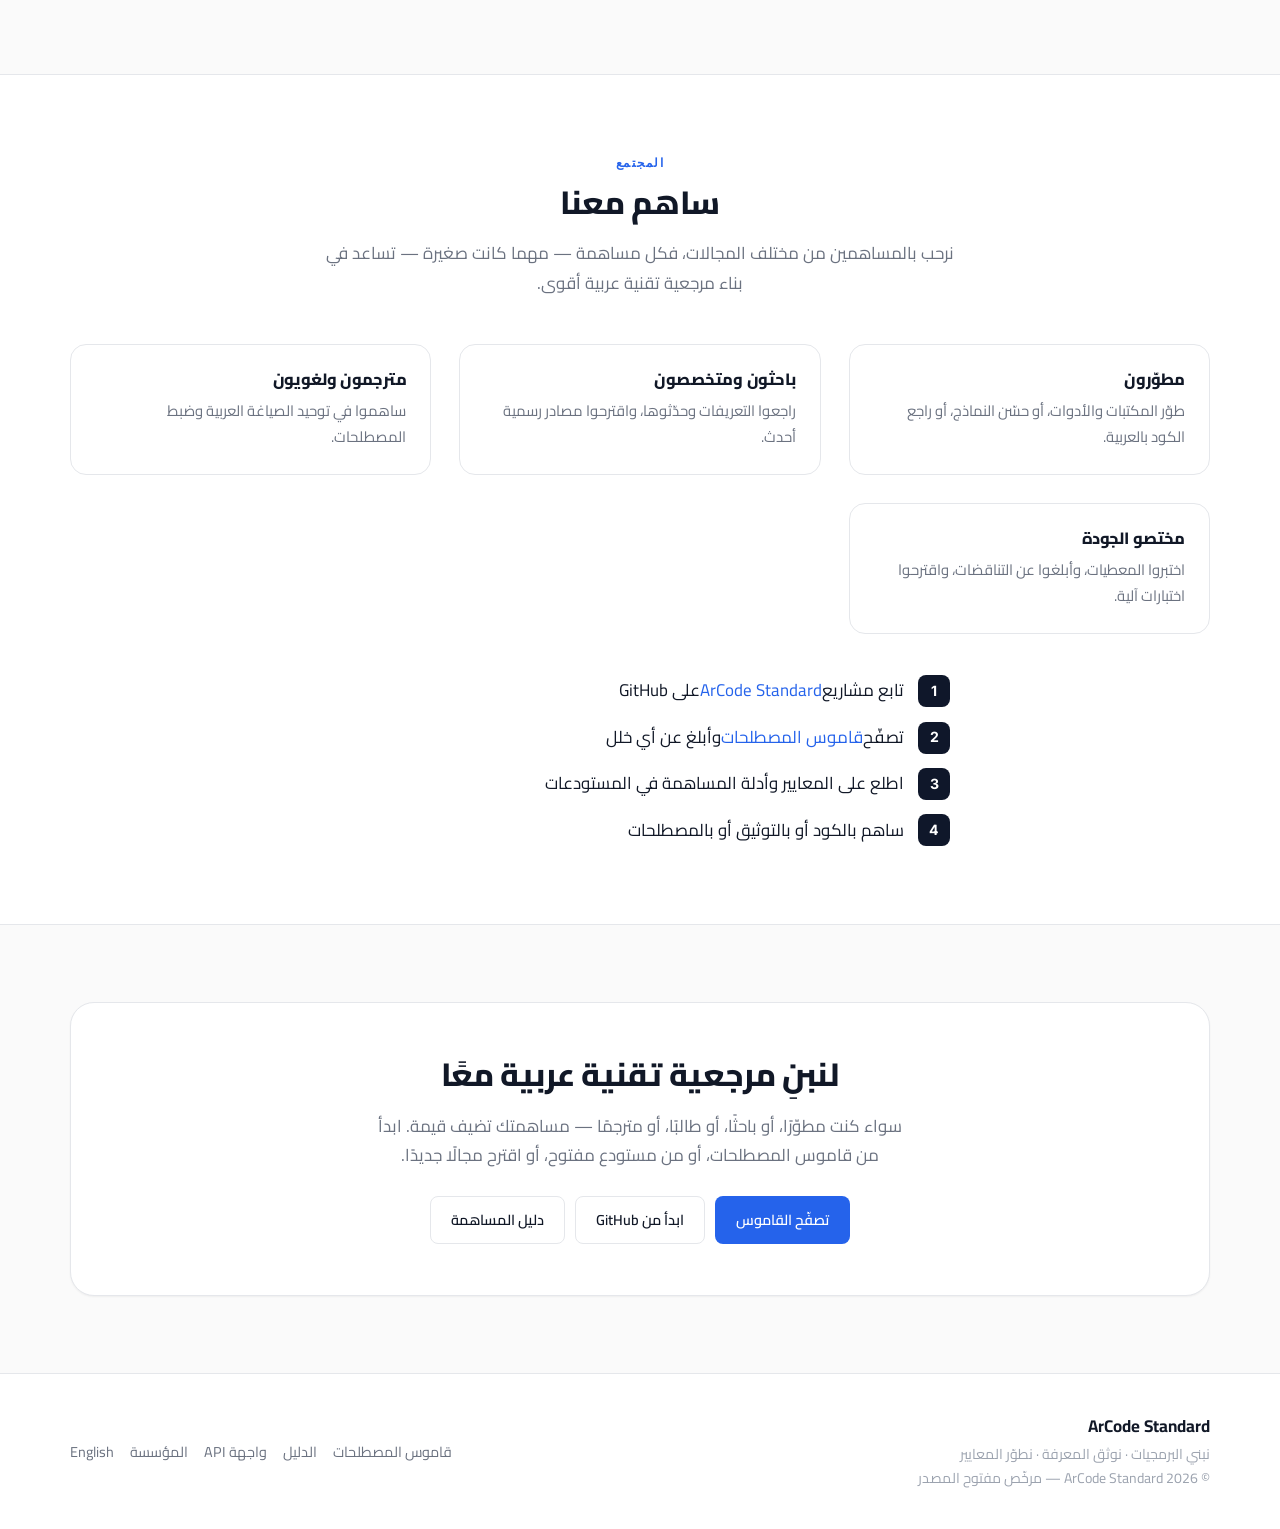
==== commit a9418e44: "Match ArCode-Core visual identity and link the terminology dictionary Colours, fonts, gradient, radi" ====
--- a/index.html
+++ b/index.html
@@ -1,13 +1,17 @@
 <!DOCTYPE html>
-<html lang="ar" dir="rtl">
+<html lang="ar" dir="rtl" data-lang="ar">
 <head>
 <meta charset="utf-8">
 <meta name="viewport" content="width=device-width, initial-scale=1">
 <title>ArCode Standard — منظمة المعايير والمصطلحات العربية التقنية</title>
 <meta name="description" content="ArCode Standard منظمة مفتوحة المصدر تبني منظومة معايير ومصطلحات علمية وتقنية عربية، ومشاريع برمجية مفتوحة، وأدوات للمطورين والباحثين.">
-<meta name="theme-color" content="#1d4ed8">
+<meta name="theme-color" content="#0f172a">
+<script>(function(){try{var t=localStorage.getItem("arcode-theme");if(t==="light"||t==="dark"){document.documentElement.setAttribute("data-theme",t)}}catch(e){}})();</script>
 <link rel="canonical" href="https://arcode-standard.github.io/">
 <link rel="icon" href="assets/img/arcode.svg" type="image/svg+xml">
+<link rel="preconnect" href="https://fonts.googleapis.com">
+<link rel="preconnect" href="https://fonts.gstatic.com" crossorigin>
+<link href="https://fonts.googleapis.com/css2?family=Inter:wght@300;400;500;600;700;800&family=Cairo:wght@300;400;500;600;700;800&display=swap" rel="stylesheet">
 <link rel="stylesheet" href="assets/css/style.css">
 <meta property="og:type" content="website">
 <meta property="og:title" content="ArCode Standard — منظمة المعايير والمصطلحات العربية التقنية">
@@ -24,7 +28,7 @@
 <header class="hdr">
   <div class="wrap hdr__in">
     <a class="brand" href="./">
-      <img src="assets/img/arcode.svg" alt="شعار ArCode Standard" width="34" height="34">
+      <img src="assets/img/arcode.svg" alt="شعار ArCode Standard" width="30" height="30">
       <span>ArCode Standard<small>منظمة المعايير العربية</small></span>
     </a>
 
@@ -34,10 +38,10 @@
       <a href="#about">من نحن</a>
       <a href="#projects">مشاريعنا</a>
       <a href="#future">مشاريع مستقبلية</a>
-      <a href="#values">قيمنا</a>
       <a href="#contribute">ساهم معنا</a>
-      <a class="lang" href="en/" hreflang="en" lang="en" aria-label="English version">EN</a>
-      <a class="btn btn--primary btn--sm" href="https://github.com/ArCode-Standard" rel="noopener">GitHub</a>
+      <a href="https://arcode-standard.github.io/ArCode-Core/index.html" target="_blank" rel="noopener">قاموس المصطلحات</a>
+      <a class="lang" href="en/" hreflang="en" lang="en">EN</a>
+      <a class="btn btn--primary btn--sm" href="https://github.com/ArCode-Standard" target="_blank" rel="noopener">GitHub</a>
       <button class="theme-btn" type="button" aria-label="تبديل المظهر">◐</button>
     </nav>
   </div>
@@ -46,38 +50,40 @@
 <main id="main">
 
 <!-- ===================== البطل ===================== -->
-<section class="hero">
-  <div class="wrap hero__grid">
-    <div>
-      <span class="eyebrow">منظمة مفتوحة المصدر</span>
-      <h1>ArCode Standard</h1>
-      <p class="hero__lead">
-        منظمة تعمل على بناء <strong>منظومة معايير ومصطلحات علمية وتقنية عربية</strong>
-        متناسقة مع المراجع الدولية، ومتناحة للباحث والمطوّر والطالب على حدّ سواء.
-      </p>
-      <p class="muted">
-        نؤمن أن البرمجيات القوية لا تعتمد على الكود وحده، بل تحتاج إلى أسس معرفية واضحة.
-        لذلك نوفّر معطيات موثّقة، وأدوات عملية، ومشاريع برمجية مفتوحة يستفيد منها المجتمع التقني العربي.
-      </p>
-
-      <div class="hero__cta">
-        <a class="btn btn--primary" href="https://github.com/ArCode-Standard/ArCode-Core" rel="noopener">مشروع ArCode-Core</a>
-        <a class="btn btn--ghost" href="#projects">تصفّح المشاريع</a>
-        <a class="btn btn--ghost" href="#contribute">كيف أساهم؟</a>
-      </div>
-    </div>
-
-    <aside class="hero__card">
+<section class="hero" id="hero">
+  <div class="wrap hero__inner">
+    <div class="hero__brand">ArCode Standard</div>
+
+    <h1>منظمة <span class="gradient">المعايير والمصطلحات</span> العربية</h1>
+
+    <p class="hero__sub">
+      نبني منظومة معايير ومصطلحات علمية وتقنية عربية متناسقة مع المراجع الدولية،
+      إلى جانب مشاريع برمجية مفتوحة وأدوات يبن عليها المطوّر والباحث والطالب.
+    </p>
+
+    <div class="hero__cta">
+      <a class="btn btn--blue" href="https://arcode-standard.github.io/ArCode-Core/index.html" target="_blank" rel="noopener">تصفّح قاموس المصطلحات</a>
+      <a class="btn btn--ghost" href="https://github.com/ArCode-Standard" target="_blank" rel="noopener">مشاريعنا على GitHub</a>
+    </div>
+
+    <div class="hero__panel">
       <h2>ما نعمل على بنائه</h2>
       <ul class="pill-list">
-        <li><span class="dot"></span> معطيات مصطلحات علمية موثّقة المصدر</li>
-        <li><span class="dot"></span> أدوات ومكتبات مساعدة للمطورين</li>
-        <li><span class="dot"></span> مواصفات وأدلة إرشاد قابلة للتطبيق</li>
+        <li><span class="dot"></span> معطيات مصطلحات موثّقة المصدر</li>
+        <li><span class="dot"></span> أدوات ومكتبات للمطوّرين</li>
+        <li><span class="dot"></span> مواصفات وأدلة إرشاد</li>
         <li><span class="dot"></span> نماذج لغوية عربية متخصصة</li>
-        <li><span class="dot dot--soon"></span> منصات وأطر عمل تقنية</li>
-        <li><span class="dot dot--plan"></span> واجهات برمجية مفتوحة موثّقة</li>
+        <li><span class="dot dot--orange"></span> منصات وأطر عمل تقنية</li>
+        <li><span class="dot dot--gray"></span> واجهات برمجية مفتوحة</li>
       </ul>
-    </aside>
+    </div>
+  </div>
+
+  <div class="wrap" style="margin-block-start:22px">
+    <span class="hero-badge">
+      <span class="hero-badge-dot"></span>
+      <span>منظمة مفتوحة المصدر</span>
+    </span>
   </div>
 </section>
 
@@ -116,7 +122,8 @@
         نعمل على معالجة ذلك ببناء <strong>مرجعية مصطلحات مركزية</strong> موثّقة المصدر، ومرتبطة بمعرّفات ثابتة، وقابلة للتوسّع والتحديث المستمر.
       </p>
       <p>
-        كل تعريف في ArCode-Core يُنقل من مصدره الأصلي، ويُوثَّق بمرجعه، ويرتبط بمصطلحات ذات صلة عبر معرّفات ثابتة
+        كل تعريف في <a href="https://arcode-standard.github.io/ArCode-Core/index.html" target="_blank" rel="noopener">قاموس ArCode-Core</a>
+        يُنقل من مصدره الأصلي، ويُوثَّق بمرجعه، ويرتبط بمصطلحات ذات صلة عبر معرّفات ثابتة
         على نمط <span class="mono">ACS-CS-0001</span>، فيصبح النص التقني قابلًا للتحقق آليًا وقابلًا للترجمة الآمنة.
       </p>
     </div>
@@ -163,8 +170,9 @@
           وعلاقات مترابطة بين المصطلحات.
         </p>
         <div class="card__foot">
-          <a class="btn btn--primary btn--sm" href="https://github.com/ArCode-Standard/ArCode-Core" rel="noopener">عرض المستودع</a>
-          <a class="btn btn--ghost btn--sm" href="https://github.com/ArCode-Standard/ArCode-Core/blob/main/CONTRIBUTING.md" rel="noopener">دليل المساهمة</a>
+          <a class="btn btn--blue btn--sm" href="https://arcode-standard.github.io/ArCode-Core/index.html" target="_blank" rel="noopener">فتح القاموس</a>
+          <a class="btn btn--ghost btn--sm" href="https://arcode-standard.github.io/ArCode-Core/wiki.html" target="_blank" rel="noopener">الدليل</a>
+          <a class="btn btn--ghost btn--sm" href="https://github.com/ArCode-Standard/ArCode-Core" target="_blank" rel="noopener">المستودع</a>
         </div>
       </article>
 
@@ -181,7 +189,7 @@
           ليكون جسرًا بين مرجعية ArCode-Core والمعالجة الآلية للغة العربية.
         </p>
         <div class="card__foot">
-          <a class="btn btn--primary btn--sm" href="https://github.com/ArCode-Standard/ArCode-BERT" rel="noopener">عرض المستودع</a>
+          <a class="btn btn--ghost btn--sm" href="https://github.com/ArCode-Standard/ArCode-BERT" target="_blank" rel="noopener">المستودع</a>
         </div>
       </article>
 
@@ -267,8 +275,8 @@
     </div>
 
     <ol class="steps reveal">
-      <li>تابع مشاريع <a href="https://github.com/ArCode-Standard" rel="noopener">ArCode Standard</a> على GitHub</li>
-      <li>شارك في النقاشات واطرح اقتراحاتك عبر Discussions</li>
+      <li>تابع مشاريع <a href="https://github.com/ArCode-Standard" target="_blank" rel="noopener">ArCode Standard</a> على GitHub</li>
+      <li>تصفّح <a href="https://arcode-standard.github.io/ArCode-Core/index.html" target="_blank" rel="noopener">قاموس المصطلحات</a> وأبلغ عن أي خلل</li>
       <li>اطلع على المعايير وأدلة المساهمة في المستودعات</li>
       <li>ساهم بالكود أو بالتوثيق أو بالمصطلحات</li>
     </ol>
@@ -282,11 +290,12 @@
       <h2>لنبنِ مرجعية تقنية عربية معًا</h2>
       <p>
         سواء كنت مطوّرًا، أو باحثًا، أو طالبًا، أو مترجمًا — مساهمتك تضيف قيمة.
-        ابدأ من مستودع مفتوح، أو اقترح مجالًا جديدًا، أو تعرّف على مجتمع ArCode.
+        ابدأ من قاموس المصطلحات، أو من مستودع مفتوح، أو اقترح مجالًا جديدًا.
       </p>
       <div class="cta__btns">
-        <a class="btn btn--primary" href="https://github.com/ArCode-Standard" rel="noopener">ابدأ من GitHub</a>
-        <a class="btn btn--ghost" href="https://github.com/ArCode-Standard/ArCode-Core/blob/main/CONTRIBUTING.md" rel="noopener">دليل المساهمة</a>
+        <a class="btn btn--blue" href="https://arcode-standard.github.io/ArCode-Core/index.html" target="_blank" rel="noopener">تصفّح القاموس</a>
+        <a class="btn btn--ghost" href="https://github.com/ArCode-Standard" target="_blank" rel="noopener">ابدأ من GitHub</a>
+        <a class="btn btn--ghost" href="https://github.com/ArCode-Standard/ArCode-Core/blob/main/CONTRIBUTING.md" target="_blank" rel="noopener">دليل المساهمة</a>
       </div>
     </div>
   </div>
@@ -303,10 +312,11 @@
       <div class="faint">© <span data-year>2026</span> ArCode Standard — مرخّص مفتوح المصدر</div>
     </div>
     <nav class="ftr__links" aria-label="روابط التذييل">
-      <a href="https://github.com/ArCode-Standard" rel="noopener">المؤسسة</a>
-      <a href="https://github.com/ArCode-Standard/ArCode-Core" rel="noopener">ArCode-Core</a>
-      <a href="https://github.com/ArCode-Standard/ArCode-BERT" rel="noopener">ArCode-BERT</a>
-      <a href="../" lang="en" hreflang="en">English</a>
+      <a href="https://arcode-standard.github.io/ArCode-Core/index.html" target="_blank" rel="noopener">قاموس المصطلحات</a>
+      <a href="https://arcode-standard.github.io/ArCode-Core/wiki.html" target="_blank" rel="noopener">الدليل</a>
+      <a href="https://arcode-standard.github.io/ArCode-Core/api.html" target="_blank" rel="noopener">واجهة API</a>
+      <a href="https://github.com/ArCode-Standard" target="_blank" rel="noopener">المؤسسة</a>
+      <a href="en/" lang="en" hreflang="en">English</a>
     </nav>
   </div>
 </footer>
--- a/assets/css/style.css
+++ b/assets/css/style.css
@@ -1,383 +1,375 @@
 /* ==========================================================================
    ArCode Standard — الموقع الرسمي
-   مصمم لخدمة الاتجاهين RTL و LTR عبر الخصائص المنطقية (logical properties)
+   لوحة الألوان والمقاييس مطابقة لصفحة ArCode-Core:
+   https://arcode-standard.github.io/ArCode-Core/index.html
    ========================================================================== */
 
-/* ---------- 1. المتغيرات (Design Tokens) ---------- */
+/* ---------- 1. الرموز التصميمية (متطابقة مع ArCode-Core) ---------- */
 :root {
-  /* الهوية */
-  --brand-900: #0b1220;
-  --brand-800: #16213e;
-  --brand-700: #1a1a2e;
-  --brand-600: #1d4ed8;
-  --brand-500: #2563eb;
-  --brand-400: #3b82f6;
-  --brand-300: #60a5fa;
-  --brand-200: #bfdbfe;
-  --brand-100: #dbeafe;
-  --accent: #7dd3fc;
-
-  /* محايدة */
-  --bg: #ffffff;
-  --bg-soft: #f6f8fc;
-  --bg-elev: #ffffff;
-  --text: #0f172a;
-  --text-soft: #475569;
-  --text-faint: #7c8aa0;
-  --line: #e3e9f2;
-  --line-strong: #cbd5e1;
-
-  /* دلالية */
-  --ok: #059669;
-  --soon: #b45309;
-  --plan: #64748b;
-
-  /* الأشكال والحواف */
-  --r-sm: 8px;
-  --r-md: 12px;
-  --r-lg: 18px;
-  --r-full: 999px;
-
-  --shadow-sm: 0 1px 2px rgba(15, 23, 42, .06);
-  --shadow-md: 0 6px 20px rgba(15, 23, 42, .08);
-  --shadow-lg: 0 18px 48px rgba(15, 23, 42, .12);
+  --bg: #fafafa;
+  --surface: #ffffff;
+  --surface-elevated: #ffffff;
+  --border: #e5e7eb;
+  --border-light: #f3f4f6;
+  --text-primary: #111827;
+  --text-secondary: #6b7280;
+  --text-tertiary: #9ca3af;
+  --accent: #0f172a;
+  --accent-light: #1e293b;
+  --accent-blue: #2563eb;
+  --accent-blue-light: #3b82f6;
+  --accent-green: #059669;
+  --accent-orange: #ea580c;
+
+  --shadow-sm: 0 1px 2px 0 rgb(0 0 0 / 0.05);
+  --shadow: 0 1px 3px 0 rgb(0 0 0 / 0.1), 0 1px 2px -1px rgb(0 0 0 / 0.1);
+  --shadow-md: 0 4px 6px -1px rgb(0 0 0 / 0.1), 0 2px 4px -2px rgb(0 0 0 / 0.1);
+  --shadow-lg: 0 10px 15px -3px rgb(0 0 0 / 0.1), 0 4px 6px -4px rgb(0 0 0 / 0.1);
+  --shadow-xl: 0 20px 25px -5px rgb(0 0 0 / 0.1), 0 8px 10px -6px rgb(0 0 0 / 0.1);
+
+  --radius-sm: 6px;
+  --radius: 8px;
+  --radius-md: 12px;
+  --radius-lg: 16px;
+  --radius-xl: 24px;
+  --transition: all 0.2s cubic-bezier(0.4, 0, 0.2, 1);
 
   --wrap: 1140px;
   --gap: clamp(1rem, 2.4vw, 1.75rem);
 
-  --font: "Segoe UI", "Noto Sans Arabic", "Noto Kufi Arabic", Tahoma,
-          "Helvetica Neue", Arial, system-ui, sans-serif;
-  --mono: "Cascadia Code", "JetBrains Mono", Consolas, "Courier New", monospace;
-
-  --ease: cubic-bezier(.22, .61, .36, 1);
-}
-
-/* ---------- 2. الوضع الداكن ---------- */
+  --font-ar: "Cairo", "Segoe UI", Tahoma, sans-serif;
+  --font-en: "Inter", "Segoe UI", Arial, sans-serif;
+  --mono: ui-monospace, "Cascadia Code", Consolas, monospace;
+}
+
+/* ---------- 2. الوضع الداكن (مطابق لـ ArCode-Core عبر data-theme) ---------- */
+[data-theme="dark"] {
+  --bg: #0a0a0a;
+  --surface: #111111;
+  --surface-elevated: #1a1a1a;
+  --border: #262626;
+  --border-light: #1a1a1a;
+  --text-primary: #fafafa;
+  --text-secondary: #a3a3a3;
+  --text-tertiary: #737373;
+  --accent: #f5f5f5;
+  --accent-light: #e5e5e5;
+  --accent-blue: #3b82f6;
+  --accent-blue-light: #60a5fa;
+  --shadow-sm: 0 1px 2px 0 rgb(0 0 0 / 0.3);
+  --shadow: 0 1px 3px 0 rgb(0 0 0 / 0.4), 0 1px 2px -1px rgb(0 0 0 / 0.4);
+  --shadow-md: 0 4px 6px -1px rgb(0 0 0 / 0.4), 0 2px 4px -2px rgb(0 0 0 / 0.4);
+  --shadow-lg: 0 10px 15px -3px rgb(0 0 0 / 0.4), 0 4px 6px -4px rgb(0 0 0 / 0.4);
+  --shadow-xl: 0 20px 25px -5px rgb(0 0 0 / 0.5), 0 8px 10px -6px rgb(0 0 0 / 0.5);
+}
+
+/* احتياطي لزوّار بلا JavaScript: اتّباع تفضيل النظام.
+   القيم مكرّرة عمدًا لتبقى مطابقة للكتلة أعلاه (لا مُعالِج CSS). */
 @media (prefers-color-scheme: dark) {
-  :root {
-    --bg: #0b1220;
-    --bg-soft: #111a2e;
-    --bg-elev: #16213e;
-    --text: #e8eefc;
-    --text-soft: #a9b8d4;
-    --text-faint: #8494b0;
-    --line: #24334f;
-    --line-strong: #33456a;
-    --shadow-sm: 0 1px 2px rgba(0, 0, 0, .4);
-    --shadow-md: 0 6px 20px rgba(0, 0, 0, .45);
-    --shadow-lg: 0 18px 48px rgba(0, 0, 0, .55);
+  :root:not([data-theme="light"]) {
+    --bg: #0a0a0a;
+    --surface: #111111;
+    --surface-elevated: #1a1a1a;
+    --border: #262626;
+    --border-light: #1a1a1a;
+    --text-primary: #fafafa;
+    --text-secondary: #a3a3a3;
+    --text-tertiary: #737373;
+    --accent: #f5f5f5;
+    --accent-light: #e5e5e5;
+    --accent-blue: #3b82f6;
+    --accent-blue-light: #60a5fa;
+    --shadow-sm: 0 1px 2px 0 rgb(0 0 0 / 0.3);
+    --shadow: 0 1px 3px 0 rgb(0 0 0 / 0.4), 0 1px 2px -1px rgb(0 0 0 / 0.4);
+    --shadow-md: 0 4px 6px -1px rgb(0 0 0 / 0.4), 0 2px 4px -2px rgb(0 0 0 / 0.4);
+    --shadow-lg: 0 10px 15px -3px rgb(0 0 0 / 0.4), 0 4px 6px -4px rgb(0 0 0 / 0.4);
+    --shadow-xl: 0 20px 25px -5px rgb(0 0 0 / 0.5), 0 8px 10px -6px rgb(0 0 0 / 0.5);
   }
 }
 
 /* ---------- 3. إعادة الضبط ---------- */
 *, *::before, *::after { box-sizing: border-box; }
 
-html {
-  scroll-behavior: smooth;
-  scroll-padding-block-start: 84px;
-  -webkit-text-size-adjust: 100%;
-}
+html { scroll-behavior: smooth; scroll-padding-block-start: 80px; -webkit-text-size-adjust: 100%; }
 
 body {
   margin: 0;
-  font-family: var(--font);
-  font-size: clamp(1rem, .96rem + .2vw, 1.075rem);
+  font-family: var(--font-ar);
+  font-size: clamp(1rem, .96rem + .2vw, 1.06rem);
   line-height: 1.75;
-  color: var(--text);
+  color: var(--text-primary);
   background: var(--bg);
   -webkit-font-smoothing: antialiased;
-  text-rendering: optimizeLegibility;
-}
+}
+
+[lang="en"] body, html[lang="en"] body { font-family: var(--font-en); }
 
 img, svg { max-width: 100%; height: auto; display: block; }
-a { color: var(--brand-600); text-decoration-thickness: 1px; text-underline-offset: 3px; }
-a:hover { color: var(--brand-500); }
-
-h1, h2, h3, h4 { line-height: 1.3; margin: 0 0 .5em; font-weight: 700; letter-spacing: -.01em; }
-h1 { font-size: clamp(2rem, 1.3rem + 3.2vw, 3.4rem); }
-h2 { font-size: clamp(1.5rem, 1.2rem + 1.5vw, 2.15rem); }
-h3 { font-size: clamp(1.15rem, 1.05rem + .5vw, 1.4rem); }
+a { color: var(--accent-blue); text-decoration: none; }
+a:hover { color: var(--accent-blue-light); }
+
+h1, h2, h3, h4 { line-height: 1.3; margin: 0 0 .5em; font-weight: 800; letter-spacing: -.01em; }
+h1 { font-size: clamp(1.9rem, 1.3rem + 2.8vw, 3.2rem); }
+h2 { font-size: clamp(1.45rem, 1.2rem + 1.3vw, 2rem); }
+h3 { font-size: clamp(1.1rem, 1.05rem + .4vw, 1.3rem); }
 p { margin: 0 0 1rem; }
 ul { margin: 0 0 1rem; padding-inline-start: 1.4rem; }
 
-:focus-visible {
-  outline: 3px solid var(--brand-400);
-  outline-offset: 3px;
-  border-radius: 4px;
-}
-
-::selection { background: var(--brand-200); color: var(--brand-900); }
-@media (prefers-color-scheme: dark) { ::selection { background: var(--brand-600); color: #fff; } }
+:focus-visible { outline: 2px solid var(--accent-blue); outline-offset: 2px; border-radius: 4px; }
+
+::selection { background: color-mix(in srgb, var(--accent-blue) 22%, transparent); }
+@media (prefers-reduced-motion: reduce) {
+  html { scroll-behavior: auto; }
+  *, *::before, *::after { animation-duration: .01ms !important; transition-duration: .01ms !important; }
+  .reveal { opacity: 1 !important; translate: none !important; }
+}
 
 /* ---------- 4. أدوات ---------- */
 .wrap { width: min(100% - 2.5rem, var(--wrap)); margin-inline: auto; }
-.section { padding-block: clamp(3.5rem, 7vw, 6rem); }
-.section--soft { background: var(--bg-soft); border-block: 1px solid var(--line); }
+.section { padding-block: clamp(3.2rem, 6vw, 5.5rem); }
+.section--soft { background: var(--surface); border-block: 1px solid var(--border); }
 .center { text-align: center; }
-.stack > * + * { margin-block-start: var(--gap); }
-.muted { color: var(--text-soft); }
-.faint { color: var(--text-faint); font-size: .9rem; }
-.mono { font-family: var(--mono); }
+.muted { color: var(--text-secondary); }
+.faint { color: var(--text-tertiary); font-size: .88rem; }
+.mono { font-family: var(--mono); font-size: .92em; }
 
 .skip {
   position: absolute; inset-inline-start: -9999px; top: 0; z-index: 200;
-  background: var(--brand-600); color: #fff; padding: .7rem 1.2rem;
-  border-end-end-radius: var(--r-sm); font-weight: 600;
+  background: var(--accent); color: #fff; padding: .7rem 1.2rem;
+  border-radius: var(--radius); font-weight: 700;
 }
 .skip:focus { inset-inline-start: 1rem; top: 1rem; }
 
-.sr {
-  position: absolute; width: 1px; height: 1px; padding: 0; margin: -1px;
-  overflow: hidden; clip: rect(0 0 0 0); white-space: nowrap; border: 0;
-}
-
-/* ---------- 5. الترويسة ---------- */
+/* ---------- 5. الترويسة (نمط ArCode-Core) ---------- */
 .hdr {
   position: sticky; inset-block-start: 0; z-index: 100;
   background: color-mix(in srgb, var(--bg) 88%, transparent);
   backdrop-filter: blur(12px);
-  border-block-end: 1px solid var(--line);
-}
-.hdr__in {
-  display: flex; align-items: center; gap: 1rem;
-  min-height: 68px; flex-wrap: wrap;
-}
-.brand {
-  display: flex; align-items: center; gap: .65rem;
-  font-weight: 700; font-size: 1.06rem; color: var(--text);
-  text-decoration: none; margin-inline-end: auto;
-}
-.brand img { width: 34px; height: 34px; }
-.brand small {
-  display: block; font-size: .72rem; font-weight: 500;
-  color: var(--text-faint); letter-spacing: .04em;
-}
-
-.nav { display: flex; align-items: center; gap: .35rem; flex-wrap: wrap; }
+  border-block-end: 1px solid var(--border);
+}
+.hdr__in { display: flex; align-items: center; gap: 10px; min-height: 64px; flex-wrap: wrap; }
+
+.brand { display: flex; align-items: center; gap: 10px; text-decoration: none; margin-inline-end: auto; }
+.brand img { width: 30px; height: 30px; }
+.brand span { font-family: var(--font-en); font-weight: 700; font-size: 1.02rem; color: var(--text-primary); }
+.brand small { display: block; font-family: var(--font-ar); font-size: .72rem; font-weight: 500; color: var(--text-tertiary); }
+
+.nav { display: flex; align-items: center; gap: 8px; flex-wrap: wrap; }
 .nav a {
-  color: var(--text-soft); text-decoration: none; font-size: .94rem;
-  font-weight: 600; padding: .45rem .7rem; border-radius: var(--r-sm);
-}
-.nav a:hover { color: var(--text); background: var(--bg-soft); }
+  padding: 8px 14px; border-radius: var(--radius);
+  color: var(--text-secondary); font-size: .9rem; font-weight: 500;
+  font-family: var(--font-en);
+}
+[lang="ar"] .nav a { font-family: var(--font-ar); font-weight: 600; }
+.nav a:hover { color: var(--text-primary); background: var(--border-light); }
+.nav a[aria-current="true"] { color: var(--accent-blue); }
 
 .burger {
-  display: none; background: none; border: 1px solid var(--line-strong);
-  border-radius: var(--r-sm); width: 42px; height: 38px; cursor: pointer;
-  color: var(--text); font-size: 1.15rem; line-height: 1;
-}
-
-@media (max-width: 860px) {
-  .burger { display: block; }
+  display: none; width: 36px; height: 36px; border-radius: var(--radius);
+  border: 1px solid var(--border); background: var(--surface);
+  color: var(--text-secondary); cursor: pointer; font-size: 1.05rem; line-height: 1;
+}
+.burger:hover { background: var(--border-light); color: var(--text-primary); }
+
+@media (max-width: 900px) {
+  .burger { display: grid; place-items: center; }
   .nav {
-    display: none; width: 100%; flex-direction: column; align-items: stretch;
-    padding-block: .5rem 1rem; border-block-start: 1px solid var(--line);
+    display: none; width: 100%; flex-direction: column; align-items: stretch; gap: 2px;
+    padding-block: .6rem 1rem; border-block-start: 1px solid var(--border);
   }
   .nav.is-open { display: flex; }
-  .nav a { padding: .7rem .5rem; }
-}
-
-/* ---------- 6. الأزرار ---------- */
+}
+
+/* ---------- 6. أزرار النمط الموحّد ---------- */
 .btn {
-  display: inline-flex; align-items: center; gap: .5rem;
-  padding: .72rem 1.3rem; border-radius: var(--r-full);
-  font-weight: 700; font-size: .95rem; text-decoration: none;
+  display: inline-flex; align-items: center; justify-content: center; gap: .5rem;
+  padding: 10px 20px; border-radius: var(--radius);
+  font-weight: 600; font-size: .9rem; text-decoration: none;
   border: 1px solid transparent; cursor: pointer;
-  transition: transform .16s var(--ease), box-shadow .16s var(--ease), background .16s var(--ease);
-}
-.btn:hover { transform: translateY(-2px); }
-.btn:active { transform: translateY(0); }
-.btn--primary { background: var(--brand-600); color: #fff; box-shadow: var(--shadow-md); }
-.btn--primary:hover { background: var(--brand-500); color: #fff; }
-.btn--ghost { background: transparent; color: var(--text); border-color: var(--line-strong); }
-.btn--ghost:hover { background: var(--bg-soft); color: var(--text); }
-.btn--sm { padding: .45rem .9rem; font-size: .85rem; }
-
-/* ---------- 7. البطل (Hero) ---------- */
-.hero {
-  position: relative; overflow: hidden;
-  padding-block: clamp(3.5rem, 8vw, 7rem);
-  background:
-    radial-gradient(1100px 480px at 88% -12%, color-mix(in srgb, var(--brand-600) 20%, transparent), transparent 62%),
-    radial-gradient(760px 420px at 6% 8%, color-mix(in srgb, var(--accent) 16%, transparent), transparent 60%),
-    var(--bg);
-}
-.hero__grid { display: grid; gap: clamp(1.5rem, 4vw, 3rem); align-items: center; }
-@media (min-width: 900px) { .hero__grid { grid-template-columns: 1.15fr .85fr; } }
-
-.eyebrow {
-  display: inline-flex; align-items: center; gap: .5rem;
-  background: color-mix(in srgb, var(--brand-600) 12%, transparent);
-  color: var(--brand-600); border: 1px solid color-mix(in srgb, var(--brand-600) 28%, transparent);
-  padding: .34rem .85rem; border-radius: var(--r-full);
-  font-size: .82rem; font-weight: 700; margin-block-end: 1.1rem;
-}
-@media (prefers-color-scheme: dark) { .eyebrow { color: var(--brand-300); } }
-
-.hero h1 { margin-block-end: .35rem; }
-.hero__lead { font-size: clamp(1.05rem, 1rem + .45vw, 1.28rem); color: var(--text-soft); max-width: 58ch; }
-.hero__cta { display: flex; flex-wrap: wrap; gap: .75rem; margin-block-start: 1.8rem; }
-
-.hero__card {
-  background: var(--bg-elev); border: 1px solid var(--line);
-  border-radius: var(--r-lg); padding: 1.5rem; box-shadow: var(--shadow-lg);
-}
-.hero__card h2 { font-size: 1.05rem; margin-block-end: .9rem; }
-.pill-list { list-style: none; padding: 0; margin: 0; display: grid; gap: .55rem; }
-.pill-list li { display: flex; align-items: center; gap: .6rem; font-size: .95rem; margin: 0; }
-.pill-list .dot {
-  width: 9px; height: 9px; border-radius: 50%; flex: 0 0 auto;
-  background: var(--brand-500);
-}
-.pill-list .dot--plan { background: var(--plan); }
-.pill-list .dot--soon { background: var(--soon); }
+  font-family: var(--font-en);
+  transition: var(--transition);
+}
+[lang="ar"] .btn { font-family: var(--font-ar); }
+.btn--primary { background: var(--accent); color: #fff; }
+.btn--primary:hover { background: var(--accent-light); color: #fff; }
+.btn--blue { background: var(--accent-blue); color: #fff; }
+.btn--blue:hover { background: var(--accent-blue-light); color: #fff; }
+.btn--ghost { background: var(--surface); color: var(--text-primary); border-color: var(--border); }
+.btn--ghost:hover { border-color: var(--text-tertiary); background: var(--border-light); color: var(--text-primary); }
+.btn--sm { padding: 7px 14px; font-size: .85rem; }
+
+/* ---------- 7. البطل (متمركز كنمط ArCode-Core) ---------- */
+.hero { padding-block: clamp(3.5rem, 8vw, 6.5rem) clamp(2.5rem, 5vw, 4rem); text-align: center; }
+.hero__inner { max-width: 780px; margin-inline: auto; }
+
+.hero-badge {
+  display: inline-flex; align-items: center; gap: 8px;
+  padding: 6px 16px; margin-block-end: 22px;
+  background: var(--surface); border: 1px solid var(--border);
+  border-radius: 50px; font-size: .85rem; color: var(--text-secondary); font-weight: 500;
+}
+.hero-badge-dot {
+  width: 6px; height: 6px; background: var(--accent-green);
+  border-radius: 50%; animation: pulse 2s infinite;
+}
+@keyframes pulse { 0%, 100% { opacity: 1; } 50% { opacity: .35; } }
+
+.hero__brand {
+  font-family: var(--font-en); font-weight: 900; letter-spacing: .02em;
+  font-size: clamp(1.5rem, 3.6vw, 2.6rem); color: var(--text-primary);
+  margin-block-end: 14px;
+}
+.hero h1 { margin-block-end: 18px; letter-spacing: -.02em; }
+[lang="ar"] .hero h1 { letter-spacing: 0; }
+.gradient {
+  background: linear-gradient(135deg, var(--accent-blue), var(--accent-blue-light));
+  -webkit-background-clip: text; background-clip: text;
+  -webkit-text-fill-color: transparent; color: transparent;
+}
+.hero__sub {
+  font-size: 1.12rem; color: var(--text-secondary);
+  max-width: 640px; margin: 0 auto 34px; line-height: 1.7;
+}
+.hero__cta { display: flex; flex-wrap: wrap; gap: 10px; justify-content: center; }
+
+.hero__panel {
+  margin-block-start: clamp(2.5rem, 5vw, 3.5rem);
+  background: var(--surface); border: 1px solid var(--border);
+  border-radius: var(--radius-xl); padding: clamp(1.4rem, 3vw, 2rem);
+  box-shadow: var(--shadow-sm); text-align: start;
+}
+.hero__panel h2 { font-size: 1rem; margin-block-end: 1rem; color: var(--text-secondary); font-weight: 600; }
+.pill-list { list-style: none; padding: 0; margin: 0; display: grid; gap: 10px; grid-template-columns: repeat(auto-fit, minmax(240px, 1fr)); }
+.pill-list li { display: flex; align-items: center; gap: 10px; font-size: .93rem; margin: 0; color: var(--text-primary); }
+.pill-list .dot { width: 7px; height: 7px; border-radius: 50%; background: var(--accent-blue); flex: 0 0 auto; }
+.pill-list .dot--green { background: var(--accent-green); }
+.pill-list .dot--orange { background: var(--accent-orange); }
+.pill-list .dot--gray { background: var(--text-tertiary); }
 
 /* ---------- 8. شريط الأرقام ---------- */
-.stats { display: grid; gap: var(--gap); grid-template-columns: repeat(auto-fit, minmax(180px, 1fr)); }
+.stats { display: grid; gap: var(--gap); grid-template-columns: repeat(auto-fit, minmax(170px, 1fr)); }
 .stat {
-  background: var(--bg-elev); border: 1px solid var(--line);
-  border-radius: var(--r-md); padding: 1.4rem 1.2rem; text-align: center;
-  box-shadow: var(--shadow-sm);
-}
+  background: var(--surface); border: 1px solid var(--border);
+  border-radius: var(--radius-lg); padding: 1.6rem 1.2rem; text-align: center;
+  box-shadow: var(--shadow-sm); transition: var(--transition);
+}
+.stat:hover { box-shadow: var(--shadow-md); transform: translateY(-2px); }
 .stat__n {
-  font-size: clamp(1.7rem, 1.3rem + 1.7vw, 2.5rem); font-weight: 800;
-  color: var(--brand-600); line-height: 1.1; font-variant-numeric: tabular-nums;
-}
-@media (prefers-color-scheme: dark) { .stat__n { color: var(--brand-300); } }
-.stat__l { font-size: .92rem; color: var(--text-soft); font-weight: 600; margin-block-start: .3rem; }
+  font-size: clamp(1.6rem, 1.25rem + 1.5vw, 2.3rem); font-weight: 800;
+  color: var(--accent-blue); line-height: 1.15; font-variant-numeric: tabular-nums;
+  font-family: var(--font-en);
+}
+.stat__l { font-size: .9rem; color: var(--text-secondary); margin-block-start: .35rem; font-weight: 500; }
 
 /* ---------- 9. عناوين الأقسام ---------- */
-.sec-head { max-width: 70ch; margin-block-end: clamp(1.8rem, 4vw, 3rem); }
+.sec-head { max-width: 72ch; margin-block-end: clamp(1.8rem, 4vw, 2.8rem); }
 .sec-head.center { margin-inline: auto; }
-.sec-head p { color: var(--text-soft); margin-block-end: 0; }
+.sec-head p { color: var(--text-secondary); margin-block-end: 0; }
 .kicker {
-  display: block; font-size: .82rem; font-weight: 800; letter-spacing: .12em;
-  color: var(--brand-600); text-transform: uppercase; margin-block-end: .5rem;
-}
-@media (prefers-color-scheme: dark) { .kicker { color: var(--brand-300); } }
+  display: block; font-family: var(--font-en); font-size: .78rem; font-weight: 700;
+  letter-spacing: .1em; text-transform: uppercase; color: var(--accent-blue); margin-block-end: .5rem;
+}
 
 /* ---------- 10. بطاقات المشاريع ---------- */
-.cards { display: grid; gap: var(--gap); grid-template-columns: repeat(auto-fit, minmax(288px, 1fr)); }
-
+.cards { display: grid; gap: var(--gap); grid-template-columns: repeat(auto-fit, minmax(290px, 1fr)); }
 .card {
   display: flex; flex-direction: column;
-  background: var(--bg-elev); border: 1px solid var(--line);
-  border-radius: var(--r-lg); padding: 1.6rem;
-  box-shadow: var(--shadow-sm);
-  transition: transform .2s var(--ease), box-shadow .2s var(--ease), border-color .2s var(--ease);
-}
-.card:hover { transform: translateY(-4px); box-shadow: var(--shadow-md); border-color: var(--brand-300); }
-.card__top { display: flex; align-items: center; gap: .8rem; margin-block-end: .9rem; }
+  background: var(--surface); border: 1px solid var(--border);
+  border-radius: var(--radius-lg); padding: 1.6rem;
+  box-shadow: var(--shadow-sm); transition: var(--transition);
+}
+.card:hover { box-shadow: var(--shadow-lg); transform: translateY(-3px); border-color: var(--text-tertiary); }
+.card__top { display: flex; align-items: center; gap: 14px; margin-block-end: 1rem; }
 .card__icon {
-  width: 44px; height: 44px; flex: 0 0 auto; border-radius: var(--r-md);
-  display: grid; place-items: center; font-size: 1.35rem;
-  background: color-mix(in srgb, var(--brand-600) 12%, transparent);
-}
-.card h3 { margin-block-end: .35rem; font-size: 1.16rem; }
-.card p { color: var(--text-soft); font-size: .95rem; }
-.card__foot { margin-block-start: auto; padding-block-start: 1rem; display: flex; align-items: center; gap: .6rem; flex-wrap: wrap; }
+  width: 44px; height: 44px; flex: 0 0 auto; border-radius: var(--radius-md);
+  display: grid; place-items: center; font-size: 1.3rem;
+  background: var(--border-light);
+}
+.card h3 { margin-block-end: .2rem; font-size: 1.15rem; font-family: var(--font-en); }
+[lang="ar"] .card h3 { font-family: var(--font-ar); }
+.card p { color: var(--text-secondary); font-size: .94rem; }
+.card__foot { margin-block-start: auto; padding-block-start: 1.1rem; display: flex; gap: 8px; flex-wrap: wrap; }
 
 .tag {
-  display: inline-flex; align-items: center; gap: .35rem;
-  font-size: .74rem; font-weight: 800; letter-spacing: .03em;
-  padding: .2rem .6rem; border-radius: var(--r-full);
-  border: 1px solid transparent; white-space: nowrap;
-}
-.tag--live { background: color-mix(in srgb, var(--ok) 14%, transparent); color: var(--ok); border-color: color-mix(in srgb, var(--ok) 32%, transparent); }
-.tag--dev { background: color-mix(in srgb, var(--soon) 14%, transparent); color: var(--soon); border-color: color-mix(in srgb, var(--soon) 32%, transparent); }
-.tag--plan { background: color-mix(in srgb, var(--plan) 14%, transparent); color: var(--plan); border-color: color-mix(in srgb, var(--plan) 34%, transparent); }
+  display: inline-flex; align-items: center; gap: 5px;
+  font-size: .73rem; font-weight: 600; padding: 3px 10px;
+  border-radius: 50px; border: 1px solid var(--border); white-space: nowrap;
+  font-family: var(--font-en);
+}
+[lang="ar"] .tag { font-family: var(--font-ar); }
+.tag--live { color: var(--accent-green); border-color: color-mix(in srgb, var(--accent-green) 40%, transparent); background: color-mix(in srgb, var(--accent-green) 10%, transparent); }
+.tag--dev { color: var(--accent-orange); border-color: color-mix(in srgb, var(--accent-orange) 40%, transparent); background: color-mix(in srgb, var(--accent-orange) 10%, transparent); }
+.tag--plan { color: var(--text-tertiary); background: var(--border-light); }
 
 /* ---------- 11. القيم ---------- */
 .values { display: grid; gap: var(--gap); grid-template-columns: repeat(auto-fit, minmax(240px, 1fr)); }
 .value {
-  padding: 1.4rem; border-radius: var(--r-md);
-  background: var(--bg-elev); border: 1px solid var(--line);
-}
-.value h3 { font-size: 1.05rem; display: flex; align-items: center; gap: .55rem; }
-.value p { margin-block-end: 0; color: var(--text-soft); font-size: .94rem; }
-
-/* ---------- 12. الجدول الزمني ---------- */
-.road { display: grid; gap: 1px; background: var(--line); border: 1px solid var(--line); border-radius: var(--r-md); overflow: hidden; }
-.road__row {
-  display: grid; gap: .3rem 1.2rem; align-items: baseline;
-  padding: 1.15rem 1.3rem; background: var(--bg-elev);
-  grid-template-columns: 1fr;
-}
-@media (min-width: 720px) { .road__row { grid-template-columns: 170px 1fr auto; } }
-.road__k { font-weight: 800; color: var(--text); }
-.road__v { color: var(--text-soft); margin: 0; }
+  padding: 1.5rem; border-radius: var(--radius-lg);
+  background: var(--surface); border: 1px solid var(--border); transition: var(--transition);
+}
+.value:hover { box-shadow: var(--shadow-md); }
+.value h3 { font-size: 1.02rem; }
+.value p { margin-block-end: 0; color: var(--text-secondary); font-size: .93rem; }
+
+/* ---------- 12. خارطة الطريق ---------- */
+.road { display: grid; gap: 1px; background: var(--border); border: 1px solid var(--border); border-radius: var(--radius-lg); overflow: hidden; }
+.road__row { display: grid; gap: .35rem 1.2rem; align-items: baseline; padding: 1.15rem 1.4rem; background: var(--surface); grid-template-columns: 1fr; }
+@media (min-width: 760px) { .road__row { grid-template-columns: 180px 1fr auto; } }
+.road__k { font-weight: 700; color: var(--text-primary); }
+.road__v { color: var(--text-secondary); margin: 0; font-size: .94rem; }
 .road__badge { justify-self: start; }
-@media (min-width: 720px) { .road__badge { justify-self: end; } }
-
-/* ---------- 13. المساهمة ---------- */
-.steps { counter-reset: s; display: grid; gap: 1rem; list-style: none; padding: 0; margin: 0; }
-.steps li {
-  counter-increment: s; position: relative;
-  padding-inline-start: 3rem; margin: 0; min-height: 2.2rem;
-  display: flex; align-items: center;
-}
+@media (min-width: 760px) { .road__badge { justify-self: end; } }
+
+/* ---------- 13. خطوات المساهمة ---------- */
+.steps { counter-reset: s; display: grid; gap: .8rem; list-style: none; padding: 0; margin: 0; max-width: 620px; margin-inline: auto; }
+.steps li { counter-increment: s; position: relative; padding-inline-start: 2.9rem; margin: 0; min-height: 2.1rem; display: flex; align-items: center; text-align: start; }
 .steps li::before {
-  content: counter(s); content-visibility: hidden;
-  position: absolute; inset-inline-start: 0; top: 50%; translate: 0 -50%;
-  width: 2.1rem; height: 2.1rem; border-radius: 50%;
-  display: grid; place-items: center;
-  background: var(--brand-600); color: #fff; font-weight: 800; font-size: .9rem;
-}
-/* إظهار الأرقام في RTL */
-[dir="rtl"] .steps li::before { content: counter(s); }
-[dir="rtl"] .steps li { unicode-bidi: plaintext; }
+  content: counter(s); position: absolute; inset-inline-start: 0; top: 50%; translate: 0 -50%;
+  width: 2rem; height: 2rem; border-radius: var(--radius);
+  display: grid; place-items: center; font-family: var(--font-en);
+  background: var(--accent); color: #fff; font-weight: 700; font-size: .88rem;
+}
 
 /* ---------- 14. دعوة أخيرة ---------- */
 .cta {
-  background:
-    radial-gradient(760px 340px at 78% 0%, color-mix(in srgb, var(--accent) 22%, transparent), transparent 60%),
-    linear-gradient(135deg, var(--brand-800), var(--brand-700));
-  color: #fff; border-radius: var(--r-lg); padding: clamp(2rem, 5vw, 3.4rem);
-  text-align: center; box-shadow: var(--shadow-lg);
-}
-.cta h2 { color: #fff; }
-.cta p { color: #c7d5f0; max-width: 62ch; margin-inline: auto; }
-.cta .btn--primary { background: #fff; color: var(--brand-800); }
-.cta .btn--primary:hover { background: #e8eefc; color: var(--brand-900); }
-.cta .btn--ghost { color: #fff; border-color: rgba(255, 255, 255, .4); }
-.cta .btn--ghost:hover { background: rgba(255, 255, 255, .12); color: #fff; }
-.cta__btns { display: flex; flex-wrap: wrap; gap: .75rem; justify-content: center; margin-block-start: 1.6rem; }
+  background: var(--surface); border: 1px solid var(--border);
+  border-radius: var(--radius-xl); padding: clamp(2rem, 5vw, 3.2rem);
+  text-align: center; box-shadow: var(--shadow-sm);
+}
+.cta h2 { color: var(--text-primary); }
+.cta p { color: var(--text-secondary); max-width: 60ch; margin-inline: auto; }
+.cta__btns { display: flex; flex-wrap: wrap; gap: 10px; justify-content: center; margin-block-start: 1.6rem; }
 
 /* ---------- 15. التذييل ---------- */
-.ftr { border-block-start: 1px solid var(--line); padding-block: 2.4rem; background: var(--bg-soft); }
+.ftr { border-block-start: 1px solid var(--border); padding-block: 2.4rem; background: var(--surface); }
 .ftr__in { display: flex; flex-wrap: wrap; gap: 1.2rem; align-items: center; justify-content: space-between; }
-.ftr__links { display: flex; flex-wrap: wrap; gap: 1.1rem; }
-.ftr__links a { color: var(--text-soft); text-decoration: none; font-size: .92rem; }
-.ftr__links a:hover { color: var(--text); }
-
-/* ---------- 16. أزرار الحولة ---------- */
+.ftr__links { display: flex; flex-wrap: wrap; gap: 1rem; }
+.ftr__links a { color: var(--text-secondary); font-size: .9rem; font-family: var(--font-en); }
+[lang="ar"] .ftr__links a { font-family: var(--font-ar); }
+.ftr__links a:hover { color: var(--accent-blue); }
+
+/* ---------- 16. زر اللغة والمظهر ---------- */
 .theme-btn {
-  background: transparent; border: 1px solid var(--line-strong);
-  color: var(--text-soft); border-radius: var(--r-full);
-  width: 38px; height: 38px; display: grid; place-items: center;
-  cursor: pointer; font-size: 1rem; flex: 0 0 auto;
-}
-.theme-btn:hover { background: var(--bg-soft); color: var(--text); }
+  width: 36px; height: 36px; border-radius: var(--radius);
+  border: 1px solid var(--border); background: var(--surface);
+  color: var(--text-secondary); cursor: pointer; font-size: .95rem;
+  display: grid; place-items: center; flex: 0 0 auto; transition: var(--transition);
+}
+.theme-btn:hover { background: var(--border-light); color: var(--text-primary); }
 .lang {
-  font-size: .85rem; font-weight: 700; text-decoration: none;
-  border: 1px solid var(--line-strong); border-radius: var(--r-full);
-  padding: .42rem .85rem; color: var(--text-soft); white-space: nowrap;
-}
-.lang:hover { background: var(--bg-soft); color: var(--text); }
-.lang[aria-current="true"] { background: var(--brand-600); border-color: var(--brand-600); color: #fff; }
+  padding: 8px 16px; border-radius: var(--radius);
+  border: 1px solid var(--border); background: var(--surface);
+  color: var(--text-primary); font-family: var(--font-en);
+  font-size: .85rem; font-weight: 600; white-space: nowrap; transition: var(--transition);
+}
+.lang:hover { border-color: var(--text-tertiary); background: var(--border-light); }
 
 /* ---------- 17. حركات الظهور ---------- */
-.reveal { opacity: 0; translate: 0 18px; transition: opacity .6s var(--ease), translate .6s var(--ease); }
+.reveal { opacity: 0; translate: 0 16px; transition: opacity .55s cubic-bezier(.4, 0, .2, 1), translate .55s cubic-bezier(.4, 0, .2, 1); }
 .reveal.is-in { opacity: 1; translate: 0 0; }
-
-@media (prefers-reduced-motion: reduce) {
-  html { scroll-behavior: auto; }
-  *, *::before, *::after { animation-duration: .01ms !important; transition-duration: .01ms !important; }
-  .reveal { opacity: 1; translate: none; }
-}
 
 /* ---------- 18. الطباعة ---------- */
 @media print {
-  .hdr, .ftr, .burger, .cta__btns { display: none; }
-  .hero { background: none; }
-  .card, .value, .stat { box-shadow: none; border: 1px solid #ccc; }
-}
+  .hdr, .ftr, .burger { display: none; }
+  .card, .value, .stat { box-shadow: none; }
+}
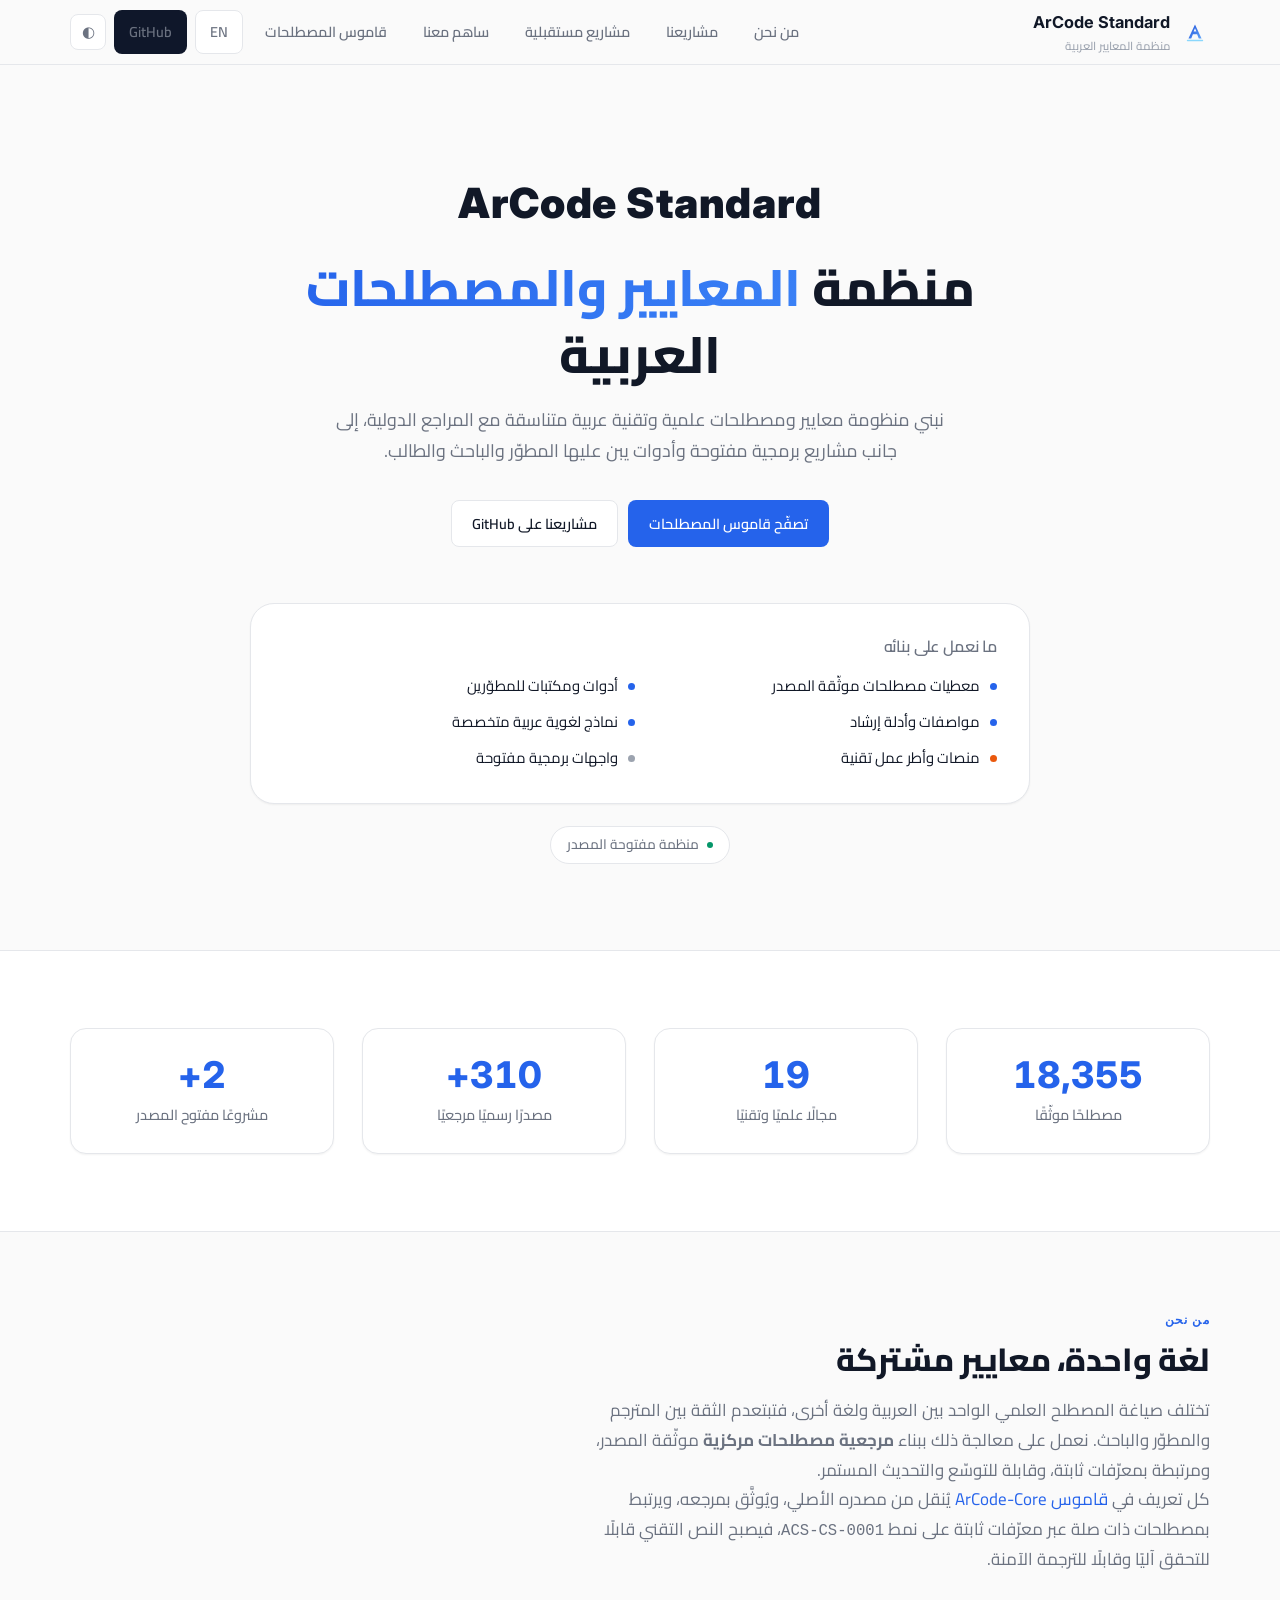
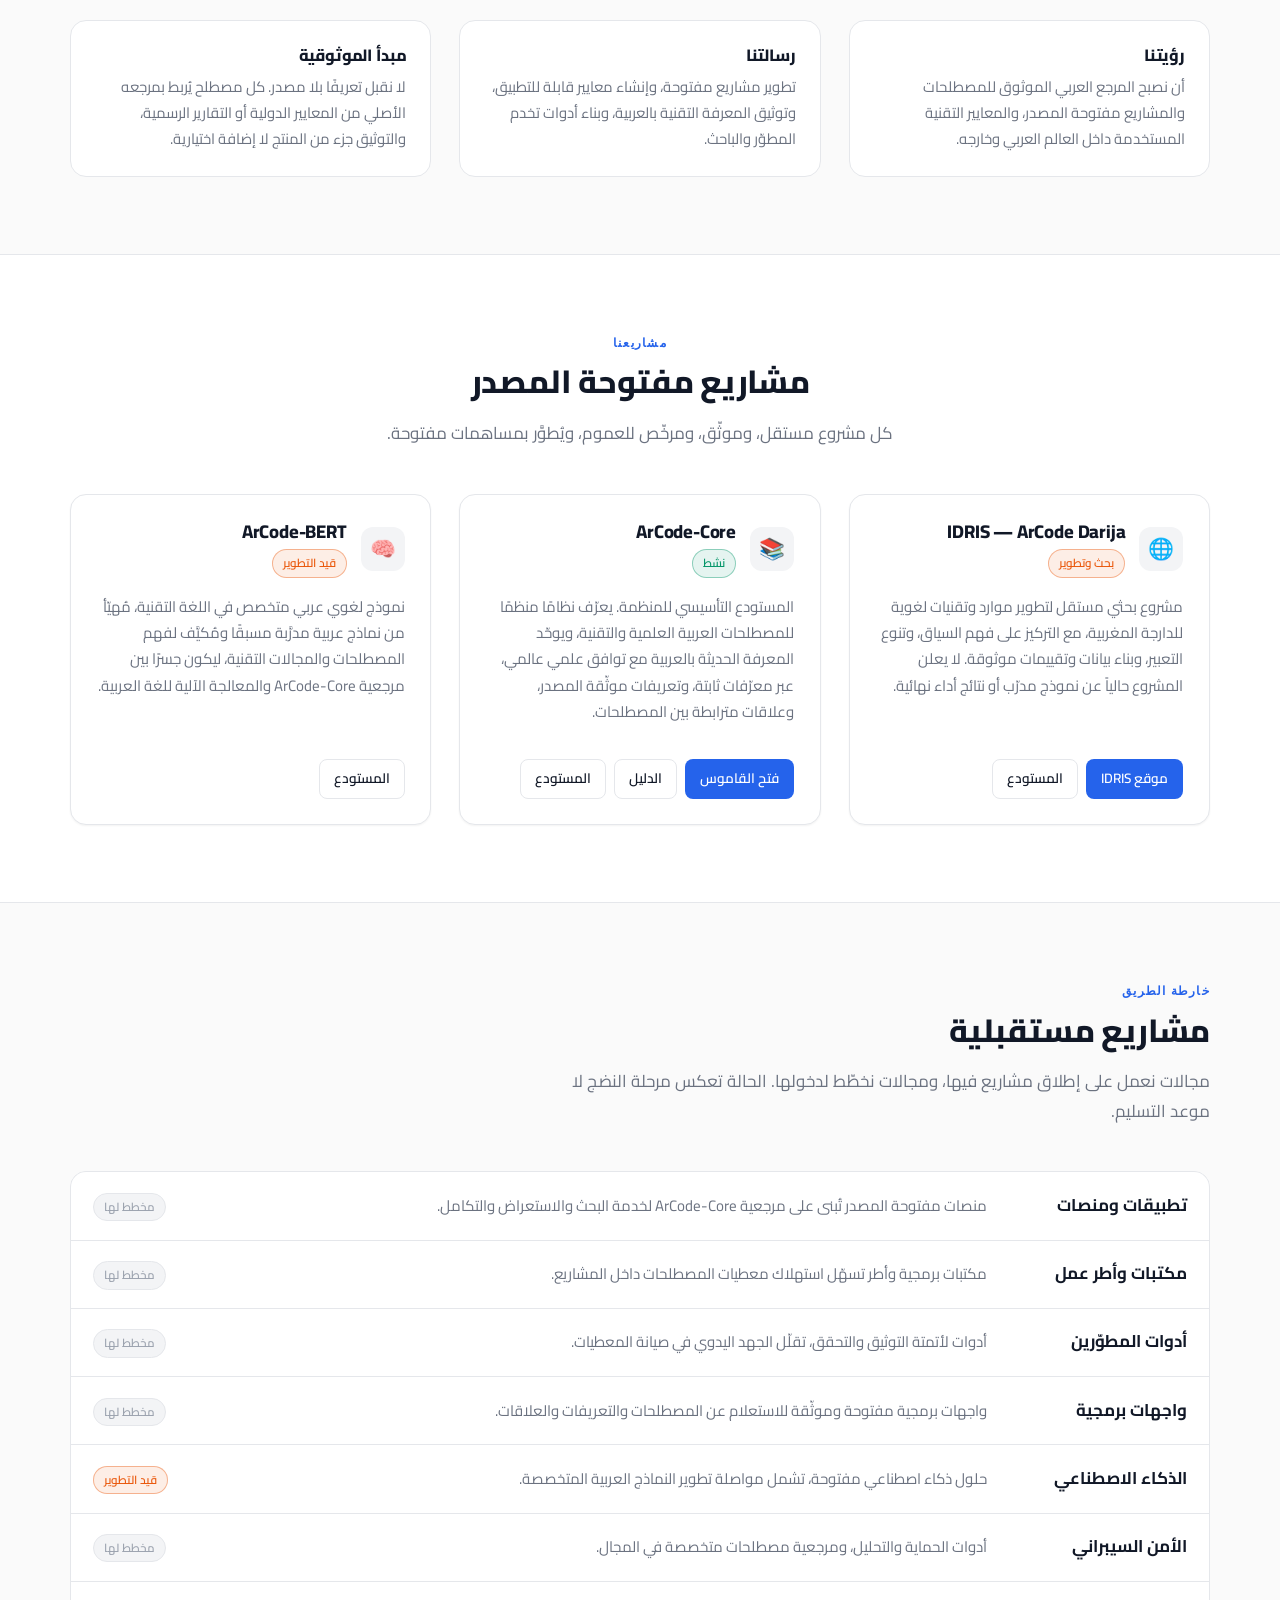
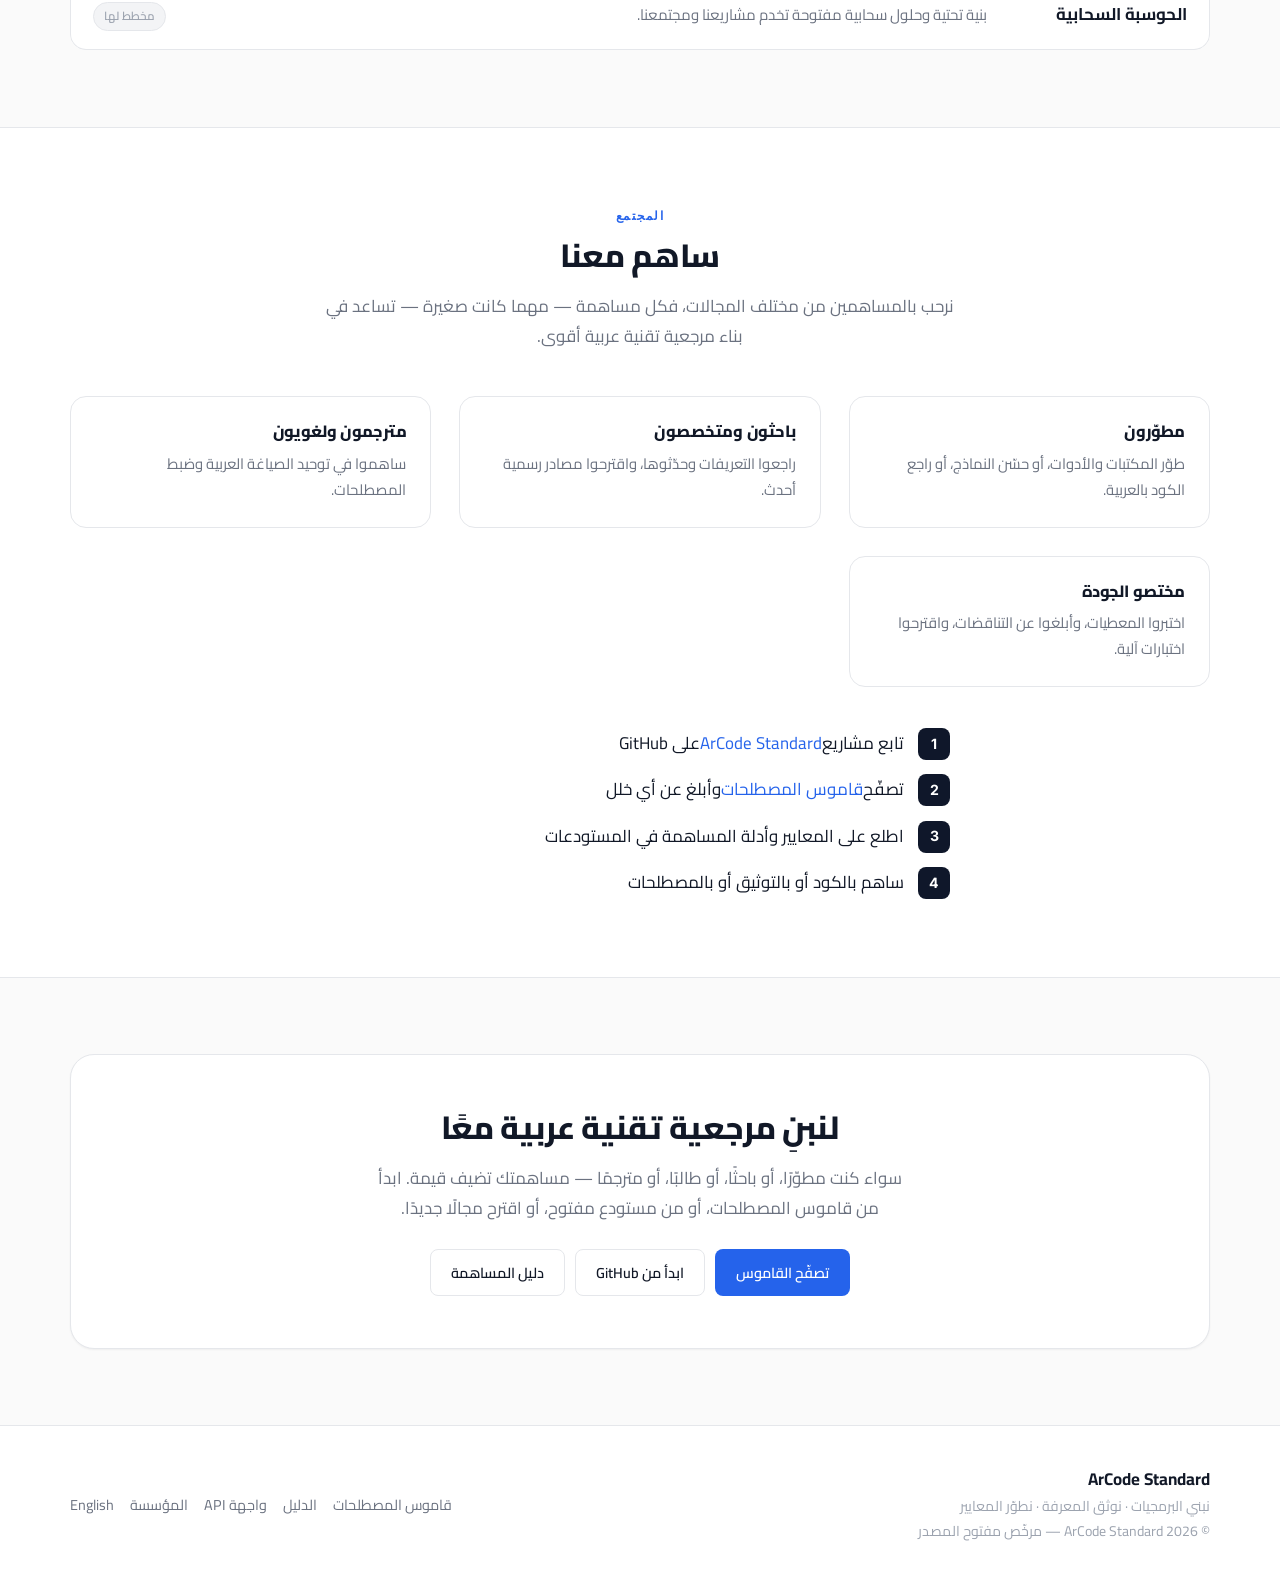
==== commit 6e3586bf: "Add IDRIS to Arabic organisation website" ====
--- a/index.html
+++ b/index.html
@@ -158,6 +158,24 @@
 
       <article class="card reveal">
         <div class="card__top">
+          <div class="card__icon" aria-hidden="true">🌐</div>
+          <div>
+            <h3>IDRIS — ArCode Darija</h3>
+            <span class="tag tag--dev">بحث وتطوير</span>
+          </div>
+        </div>
+        <p>
+          مشروع بحثي مستقل لتطوير موارد وتقنيات لغوية للدارجة المغربية، مع التركيز على فهم السياق،
+          وتنوع التعبير، وبناء بيانات وتقييمات موثوقة. لا يعلن المشروع حالياً عن نموذج مدرّب أو نتائج أداء نهائية.
+        </p>
+        <div class="card__foot">
+          <a class="btn btn--blue btn--sm" href="https://arcode-standard.github.io/ArCode-Darija/index.html" target="_blank" rel="noopener">موقع IDRIS</a>
+          <a class="btn btn--ghost btn--sm" href="https://github.com/ArCode-Standard/ArCode-Darija" target="_blank" rel="noopener">المستودع</a>
+        </div>
+      </article>
+
+      <article class="card reveal">
+        <div class="card__top">
           <div class="card__icon" aria-hidden="true">📚</div>
           <div>
             <h3>ArCode-Core</h3>
